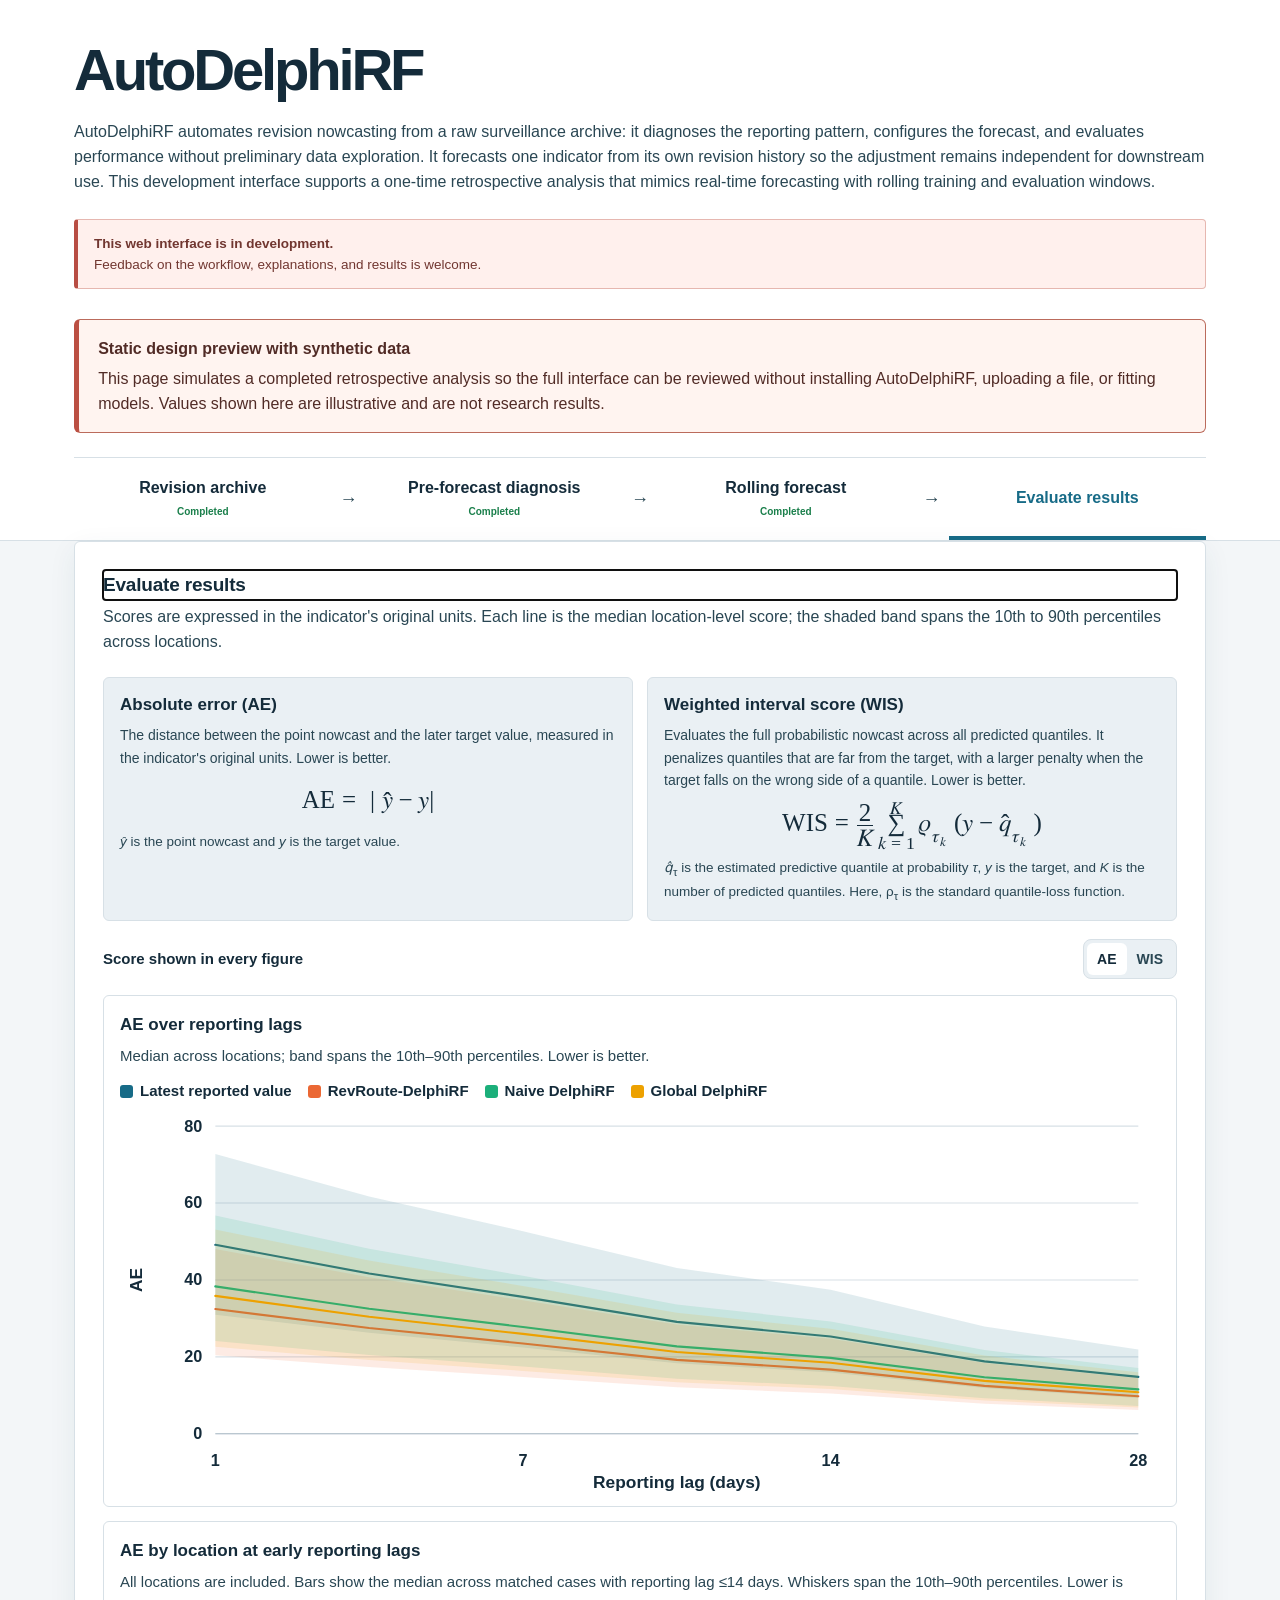
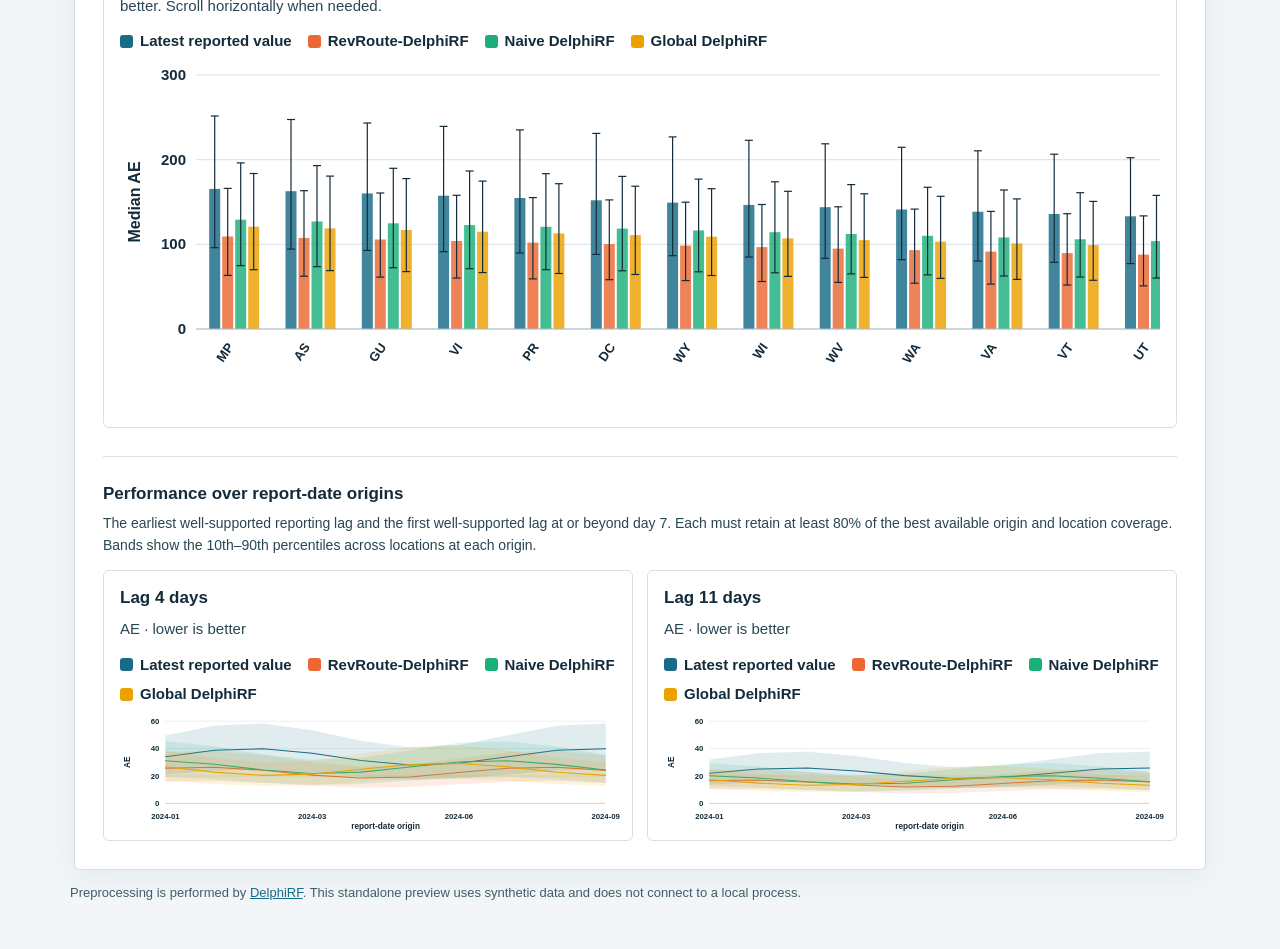
==== docs/demo.html @ 91813721 "Redesign diagnosis and retrospective web workflow" ====
<!doctype html>
<html lang="en">
<head>
<meta charset="utf-8">
<meta name="viewport" content="width=device-width, initial-scale=1, viewport-fit=cover">
<title>AutoDelphiRF</title>
<style>
/* AutoDelphiRF local UI.
 *
 * Palette roles follow the data-viz reference instance: the eight categorical
 * slots in its documented order (the per-origin chart draws one method per
 * slot), neutrals for everything else. Dark mode gets its own steps rather
 * than an automatic inversion, and is declared under both the media query and
 * the explicit theme scope.
 *
 * The eight-slot set is validated for line charts (the adjacent pairlist):
 * worst adjacent CVD delta-E 9.1 light / 8.4 dark, worst normal-vision 19.6 /
 * 19.3. Slots 3, 4 and 5 sit below 3:1 on the light surface, so every chart
 * using them ships a legend and a table view -- that is the relief rule, not
 * a nicety.
 */

:root {
  color-scheme: light;
  --surface-page:   #f3f6f8;
  --surface-1:      #ffffff;
  --surface-2:      #eaf0f4;
  --border:         #d7e0e6;
  --border-strong:  #aebdc7;
  --text-primary:   #142b3a;
  --text-secondary: #294653;
  --text-muted:     #3f5d6a;
  --series-1:       #176b87;
  --series-1-soft:  rgba(23, 107, 135, 0.11);
  --series-2:       #eb6834;
  --series-3:       #1baf7a;
  --series-4:       #eda100;
  --series-5:       #e87ba4;
  --series-6:       #008300;
  --series-7:       #4a3aa7;
  --series-8:       #e34948;
  --good:           #1a7f4b;
  --good-soft:      rgba(26, 127, 75, 0.10);
  --warn:           #9a6400;
  --warn-soft:      rgba(154, 100, 0, 0.10);
  --bad:            #b3261e;
  --bad-soft:       rgba(179, 38, 30, 0.10);
  --development:    #b84d43;
  --development-soft: #fff0ed;
  --radius:         6px;
  --shadow:         0 8px 28px rgba(30, 66, 84, .07);
}

@media (prefers-color-scheme: dark) {
  :root:not([data-theme="light"]) {
    color-scheme: dark;
    --surface-page:   #131312;
    --surface-1:      #1a1a19;
    --surface-2:      #232322;
    --border:         #343431;
    --border-strong:  #4a4a45;
    --text-primary:   #ffffff;
    --text-secondary: #d1d4cf;
    --text-muted:     #acb4af;
    --series-1:       #3987e5;
    --series-1-soft:  rgba(57, 135, 229, 0.18);
    --series-2:       #d95926;
    --series-3:       #199e70;
    --series-4:       #c98500;
    --series-5:       #d55181;
    --series-6:       #008300;
    --series-7:       #9085e9;
    --series-8:       #e66767;
    --good:           #3fae72;
    --good-soft:      rgba(63, 174, 114, 0.14);
    --warn:           #d6a038;
    --warn-soft:      rgba(214, 160, 56, 0.14);
    --bad:            #e66767;
    --bad-soft:       rgba(230, 103, 103, 0.14);
    --shadow:         0 1px 2px rgba(0, 0, 0, .4), 0 4px 12px rgba(0, 0, 0, .3);
  }
}

:root[data-theme="dark"] {
  color-scheme: dark;
  --surface-page:   #131312;
  --surface-1:      #1a1a19;
  --surface-2:      #232322;
  --border:         #343431;
  --border-strong:  #4a4a45;
  --text-primary:   #ffffff;
  --text-secondary: #d1d4cf;
  --text-muted:     #acb4af;
  --series-1:       #3987e5;
  --series-1-soft:  rgba(57, 135, 229, 0.18);
  --series-2:       #d95926;
  --series-3:       #199e70;
  --series-4:       #c98500;
  --series-5:       #d55181;
  --series-6:       #008300;
  --series-7:       #9085e9;
  --series-8:       #e66767;
  --good:           #3fae72;
  --good-soft:      rgba(63, 174, 114, 0.14);
  --warn:           #d6a038;
  --warn-soft:      rgba(214, 160, 56, 0.14);
  --bad:            #e66767;
  --bad-soft:       rgba(230, 103, 103, 0.14);
}

* { box-sizing: border-box; }

body {
  margin: 0;
  padding-bottom: env(safe-area-inset-bottom, 0px);
  background: var(--surface-page);
  color: var(--text-primary);
  font: 16px/1.58 "Avenir Next", Avenir, "Segoe UI", Helvetica, Arial, sans-serif;
  -webkit-font-smoothing: antialiased;
}

.wrap { max-width: 1180px; margin: 0 auto; padding: 0 24px; }

.masthead {
  padding: calc(42px + env(safe-area-inset-top, 0px)) 0 0;
  border-bottom: 1px solid var(--border);
  background: var(--surface-1);
}
.masthead .wrap { max-width: 1180px; }
.hero-copy { max-width: none; }
.masthead h1 {
  margin: 0;
  font-size: clamp(34px, 5vw, 58px);
  line-height: .98;
  letter-spacing: -.055em;
  font-weight: 650;
}
.lede {
  margin: 20px 0 0;
  max-width: none;
  color: var(--text-secondary);
  font-size: 16px;
}
.development-card {
  display: flex;
  align-items: center;
  gap: 13px;
  max-width: none;
  margin: 24px 0 30px;
  padding: 13px 16px;
  border: 1px solid #e6b7b0;
  border-left: 4px solid var(--development);
  border-radius: 4px;
  background: var(--development-soft);
  color: #713630;
  font-size: 13.5px;
}
.development-card strong, .development-card span { display: block; }
.workflow-flow {
  display: grid;
  grid-template-columns: minmax(150px, 1fr) 24px minmax(190px, 1fr) 24px
                         minmax(150px, 1fr) 24px minmax(150px, 1fr);
  align-items: center;
  gap: 5px;
  margin-top: 0;
  padding: 0;
  border-top: 1px solid var(--border);
  background: var(--surface-1);
}
.flow-node {
  appearance: none;
  width: 100%;
  display: grid;
  place-items: center;
  min-height: 82px;
  padding: 17px 8px 15px;
  border: 0;
  border-bottom: 4px solid transparent;
  border-radius: 0;
  text-align: left;
  font: inherit;
  font-weight: 650;
  color: var(--text-primary);
  line-height: 1.2;
  white-space: nowrap;
  cursor: pointer;
  background: transparent;
}
.flow-node:hover:not(:disabled) { background: var(--surface-2); }
.flow-node:focus-visible { outline: 3px solid var(--series-1); outline-offset: 2px; }
.flow-node[aria-current="step"] {
  border-bottom-color: var(--series-1);
  color: var(--series-1);
}
.flow-node.completed:not([aria-current="step"])::after {
  content: "Completed";
  display: block;
  margin-top: 4px;
  color: var(--good);
  font-size: 10px;
  font-weight: 700;
}
.flow-node:disabled {
  opacity: .48;
  cursor: not-allowed;
  filter: grayscale(.35);
}
.flow-arrow {
  display: grid;
  place-items: center;
  color: var(--text-secondary);
  font-size: 18px;
  line-height: 1;
}

@media (max-width: 760px) {
  .workflow-flow { grid-template-columns: 1fr; }
  .flow-node { min-height: 70px; white-space: normal; }
  .flow-arrow { transform: rotate(90deg); min-height: 20px; }
}

main { padding: 24px 0 48px; display: flex; flex-direction: column; gap: 18px; }
.wizard-page { display: flex; flex-direction: column; gap: 18px; }
.wizard-page[hidden] { display: none; }

.card {
  background: var(--surface-1);
  border: 1px solid var(--border);
  border-radius: var(--radius);
  padding: 28px;
  box-shadow: var(--shadow);
}
.card h2 {
  margin: 0 0 4px;
  font-size: 19px;
  display: flex;
  align-items: center;
  gap: 10px;
  letter-spacing: -.01em;
}
.card h3 { margin: 0 0 6px; font-size: 15px; }

.hint { margin: 6px 0 0; color: var(--text-secondary); font-size: 14px; max-width: none; }

/* --- dropzone --------------------------------------------------------- */

.dropzone {
  margin-top: 14px;
  border: 2px dashed var(--border-strong);
  border-radius: var(--radius);
  padding: 34px 20px;
  text-align: center;
  cursor: pointer;
  background: var(--surface-2);
  transition: border-color .15s, background .15s, transform .08s;
}
.dropzone:hover, .dropzone:focus-visible {
  border-color: var(--series-1);
  outline: none;
}
.dropzone.dragging {
  border-color: var(--series-1);
  background: var(--series-1-soft);
  transform: scale(1.005);
}
.dropzone.has-file { border-style: solid; border-color: var(--good); }
.drop-icon { width: 30px; height: 30px; color: var(--text-muted); margin-bottom: 6px; }
.drop-title { margin: 0; font-weight: 600; }
.drop-sub { margin: 2px 0 0; color: var(--text-secondary); font-size: 14px; }
.archive-definitions {
  margin: 12px 0 16px;
  padding: 11px 14px;
  border-left: 3px solid var(--series-1);
  background: var(--series-1-soft);
  color: var(--text-secondary);
  font-size: 14px;
}
.archive-definitions p { margin: 3px 0; max-width: none; }
.archive-definitions strong { color: var(--text-primary); }

.progress { margin-top: 14px; }
.progress-bar {
  height: 6px; background: var(--surface-2); border-radius: 3px; overflow: hidden;
}
.progress-fill { height: 100%; width: 0; background: var(--series-1); transition: width .15s; }

/* --- forms ------------------------------------------------------------ */

.field-grid {
  display: grid;
  grid-template-columns: repeat(auto-fit, minmax(210px, 1fr));
  gap: 12px;
  margin-top: 14px;
}
.field-grid label {
  display: flex; flex-direction: column; gap: 5px;
  font-size: 13px; font-weight: 600; color: var(--text-secondary);
}
select, input[type="number"], input[type="text"] {
  font: inherit;
  padding: 8px 10px;
  border: 1px solid var(--border-strong);
  border-radius: 7px;
  background: var(--surface-1);
  color: var(--text-primary);
  width: 100%;
}
select:focus-visible, input:focus-visible, button:focus-visible {
  outline: 2px solid var(--series-1); outline-offset: 1px;
}

.inline-choice {
  margin: 16px 0 0; padding: 12px 14px;
  border: 1px solid var(--border); border-radius: 8px;
  background: var(--surface-2);
}
.inline-choice legend {
  padding: 0 6px; font-size: 13px; font-weight: 600; color: var(--text-secondary);
}
.inline-choice label {
  display: flex; align-items: flex-start; gap: 9px; padding: 4px 0;
  font-size: 14px; cursor: pointer;
}
.inline-choice input { margin-top: 3px; flex: none; }

.actions {
  margin-top: 18px; display: flex; align-items: center; gap: 12px; flex-wrap: wrap;
}

button {
  font: inherit; font-weight: 600;
  border-radius: 7px; padding: 9px 16px;
  cursor: pointer; border: 1px solid transparent;
  transition: background .12s, border-color .12s;
}
button.primary { background: var(--series-1); color: #fff; }
button.primary:hover:not(:disabled) { filter: brightness(1.07); }
button.primary.large { padding: 11px 22px; font-size: 15px; }
button.secondary {
  background: var(--surface-1); color: var(--text-primary); border-color: var(--border-strong);
}
button.secondary:hover:not(:disabled) { background: var(--surface-2); }
button:disabled { opacity: .5; cursor: not-allowed; }

.status-inline { color: var(--text-secondary); font-size: 13.5px; }
.status-row {
  display: flex; align-items: center; gap: 9px; flex-wrap: wrap;
  font-size: 14px; margin-top: 10px;
}
.status-row > .hint { margin-left: auto; }

.spinner {
  width: 13px; height: 13px; flex: none;
  border: 2px solid var(--border-strong); border-top-color: var(--series-1);
  border-radius: 50%; animation: spin .7s linear infinite;
}
@keyframes spin { to { transform: rotate(360deg); } }
@media (prefers-reduced-motion: reduce) {
  .spinner { animation-duration: 2s; }
  .dropzone { transition: none; }
}

.pill {
  display: inline-flex; align-items: center; gap: 6px;
  padding: 3px 9px; border-radius: 999px;
  font-size: 12.5px; font-weight: 600; border: 1px solid transparent;
}
.pill.good { background: var(--good-soft); color: var(--good); border-color: var(--good); }
.pill.warn { background: var(--warn-soft); color: var(--warn); border-color: var(--warn); }
.pill.bad  { background: var(--bad-soft);  color: var(--bad);  border-color: var(--bad); }

.notice {
  margin-top: 12px; padding: 11px 13px;
  border-radius: 8px; border: 1px solid var(--border);
  background: var(--surface-2); font-size: 13.5px; color: var(--text-secondary);
}
.notice.warn { background: var(--warn-soft); border-color: var(--warn); color: var(--text-primary); }
.notice.bad  { background: var(--bad-soft);  border-color: var(--bad);  color: var(--text-primary); }
.notice.good { background: var(--good-soft); border-color: var(--good); color: var(--text-primary); }
.notice code { font-size: 12.5px; }

/* --- facts ------------------------------------------------------------ */

.facts {
  display: grid; grid-template-columns: repeat(auto-fit, minmax(180px, 1fr));
  gap: 2px 18px; margin: 14px 0 0;
  border-top: 1px solid var(--border); padding-top: 14px;
}
.facts > div { padding: 5px 0; }
.facts dt { position: relative; display: flex; align-items: center; gap: 5px;
            font-size: 12px; color: var(--text-muted); text-transform: uppercase;
            letter-spacing: .04em; }
.facts dd { margin: 1px 0 0; font-size: 15px; font-variant-numeric: tabular-nums; }
#diagnosis-facts { grid-template-columns: repeat(3, minmax(0, 1fr)); }
.term-help { position: relative; display: inline-block; text-transform: none; letter-spacing: 0; }
.term-help summary {
  display: grid; place-items: center;
  width: 17px; height: 17px; padding: 0;
  border: 1px solid var(--border-strong); border-radius: 50%;
  background: var(--surface-1); color: var(--text-secondary);
  cursor: pointer; font-size: 12px; font-weight: 750; line-height: 1;
  list-style: none;
}
.term-help summary::-webkit-details-marker { display: none; }
.term-help summary:focus-visible { outline: 2px solid var(--series-1); outline-offset: 2px; }
.term-help span {
  position: absolute; z-index: 8; top: 23px; left: 0;
  width: min(250px, 72vw); padding: 9px 11px;
  border: 1px solid var(--border-strong); border-radius: 6px;
  background: var(--surface-1); box-shadow: var(--shadow);
  color: var(--text-primary); font-size: 14px; font-weight: 450; line-height: 1.4;
}
#diagnosis-facts > div:nth-child(3n) .term-help span { right: 0; left: auto; }

/* --- the question ----------------------------------------------------- */

.question {
  margin-top: 20px; padding: 18px;
  border: 1px solid var(--series-1); border-radius: var(--radius);
  background: var(--series-1-soft);
}
.question-body { margin: 0 0 4px; max-width: none; }
.question-body p { margin: 0 0 10px; }
.lag-definitions {
  display: grid; grid-template-columns: repeat(2, minmax(0, 1fr)); gap: 10px;
  margin: 0 0 14px;
}
.lag-definitions > div { padding: 10px 12px; border: 1px solid var(--border); background: var(--surface-1); }
.lag-definitions dt { color: var(--text-primary); font-weight: 700; }
.lag-definitions dd { margin: 3px 0 0; color: var(--text-secondary); font-size: 14px; }
.lag-tradeoffs { margin: 8px 0 12px; padding-left: 22px; }
.lag-tradeoffs li { margin: 5px 0; padding-left: 4px; }
.answers { display: flex; gap: 10px; flex-wrap: wrap; margin-top: 14px; }
.answers button { text-align: left; }
.answers .chosen { box-shadow: inset 0 0 0 2px var(--series-1); }

.custom-lag { margin-top: 14px; }
.custom-lag label { display: block; font-size: 13px; font-weight: 600;
                    color: var(--text-secondary); margin-bottom: 5px; }
.custom-lag-row { display: flex; gap: 9px; flex-wrap: wrap; }
.custom-lag-row input { max-width: 130px; }

/* --- chart ------------------------------------------------------------ */

figure.viz-root {
  margin: 18px 0 0; padding: 18px;
  background: var(--surface-1); border: 1px solid var(--border); border-radius: 4px;
}
figure figcaption { display: flex; flex-direction: column; gap: 2px; margin-bottom: 8px; }
.fig-title { font-size: 17px; font-weight: 650; }
.fig-sub { font-size: 15px; color: var(--text-secondary); }
.completion-explainer {
  margin: 12px 0 16px;
  padding: 12px 14px;
  border-left: 3px solid var(--border-strong);
  background: var(--surface-2);
  color: var(--text-secondary);
  font-size: 15px;
}
.completion-explainer > strong { color: var(--text-primary); }
.completion-explainer p { margin: 5px 0 0; max-width: none; }
.completion-explainer b { color: var(--text-primary); font-weight: 650; }
.chart { position: relative; overflow-x: auto; }
.chart svg { display: block; max-width: 100%; height: auto; }
.completion-legend {
  display: flex;
  flex-wrap: wrap;
  gap: 6px 16px;
  margin: 0 0 7px;
  color: var(--text-primary);
  font-size: 15px;
}
.completion-legend span { display: inline-flex; align-items: center; gap: 6px; }
.completion-legend span::before {
  content: "";
  width: 18px;
  height: 7px;
  background: var(--series-1);
}
.completion-legend .median::before { height: 3px; opacity: 1; }
.completion-legend .q60::before { opacity: .35; }
.completion-legend .q75::before { opacity: .25; }
.completion-legend .q90::before { opacity: .18; }
.completion-legend .q95::before { opacity: .10; }
.completion-plot {
  min-width: 520px;
  border: 1px solid var(--border);
  background: var(--surface-1);
}
.completion-gridline { stroke: var(--border); stroke-width: 1; }
.completion-axis { stroke: var(--border-strong); stroke-width: 1; }
.completion-axis-label { fill: var(--text-secondary); font-size: 14px; }
.completion-axis-title { fill: var(--text-primary); font-size: 15px; }
.completion-band { fill: var(--series-1); stroke: none; }
.completion-band.q95 { opacity: .08; }
.completion-band.q90 { opacity: .10; }
.completion-band.q75 { opacity: .13; }
.completion-band.q60 { opacity: .17; }
.completion-median {
  fill: none;
  stroke: var(--series-1);
  stroke-width: 2.5;
  stroke-linejoin: round;
  stroke-linecap: round;
}
.completion-tolerance {
  stroke: var(--text-secondary);
  stroke-width: 1.2;
  stroke-dasharray: 5 4;
}
.completion-tolerance-label {
  fill: var(--text-secondary);
  font-size: 14px;
  font-weight: 650;
}
.completion-suggested-area { fill: var(--development-soft); }
.completion-suggested-boundary {
  stroke: var(--development);
  stroke-width: 1.5;
}
.completion-suggested-bracket {
  fill: none;
  stroke: var(--development);
  stroke-width: 1.5;
}
.completion-suggested-label {
  fill: var(--development);
  font-size: 14px;
  font-weight: 650;
}
.completion-suggested-lag-label {
  fill: var(--development);
  font-size: 14px;
  font-weight: 650;
}
.completion-guide { pointer-events: none; }
.completion-guide line { stroke: var(--series-1); stroke-width: 1.5; stroke-dasharray: 3 3; }
.completion-guide circle { fill: var(--surface-1); stroke: var(--series-1); stroke-width: 2; }
.completion-hit-area { fill: transparent; cursor: crosshair; touch-action: none; }
.completion-hit-area:focus-visible { outline: 3px solid var(--series-1); outline-offset: -3px; }
.percentile-explorer {
  display: grid;
  grid-template-columns: 1.35fr repeat(5, minmax(88px, 1fr));
  margin-top: 12px;
  border: 1px solid var(--border-strong);
  border-radius: 4px;
  overflow: hidden;
  background: var(--surface-1);
}
.lag-selector, .percentile-cell {
  min-height: 132px;
  padding: 14px 12px;
  border-right: 1px solid var(--border);
}
.percentile-cell:last-child { border-right: 0; }
.lag-selector {
  display: flex;
  flex-direction: column;
  gap: 7px;
  color: var(--text-primary);
  font-size: 15px;
  font-weight: 650;
  background: var(--surface-2);
}
.lag-selector input { width: 100%; font-size: 15px; font-weight: 650; }
.lag-area-status { color: var(--series-1); font-size: 14px; line-height: 1.35; }
.lag-selector .compact { margin-top: auto; width: 100%; padding: 8px 10px; text-align: center; }
.percentile-cell { display: flex; flex-direction: column; gap: 3px; }
.percentile-cell > span { color: var(--text-primary); font-size: 15px; line-height: 1.3; font-weight: 600; }
.percentile-cell strong {
  margin-top: 8px;
  color: var(--series-1);
  font-size: 23px;
  line-height: 1;
  font-variant-numeric: tabular-nums;
}
.percentile-cell small { margin-top: auto; font-size: 15px; font-weight: 650; }
.percentile-cell.within-one { background: rgba(23, 107, 135, .14); }
.percentile-cell.within-ten { background: rgba(23, 107, 135, .07); }
.percentile-cell.above-ten small { color: var(--development); }
.percentile-cell.within-one small, .percentile-cell.within-ten small { color: var(--good); }
.table-view { margin-top: 10px; }
.table-view summary {
  cursor: pointer; font-size: 13px; color: var(--text-secondary); font-weight: 600;
}
.table-view table { border-collapse: collapse; margin-top: 8px; font-size: 13px; width: 100%; }
.table-view th, .table-view td {
  text-align: right; padding: 4px 10px; border-bottom: 1px solid var(--border);
  font-variant-numeric: tabular-nums;
}
.table-view th:first-child, .table-view td:first-child { text-align: left; }
.table-view th { color: var(--text-muted); font-weight: 600; }
.table-view tr.recommended td { font-weight: 700; color: var(--series-1); }

/* --- methods ---------------------------------------------------------- */

.layer-list { margin-top: 14px; display: flex; flex-direction: column; gap: 2px; }
.layer {
  display: flex; align-items: flex-start; gap: 10px;
  padding: 9px 11px; border-radius: 7px; cursor: pointer;
  border: 1px solid transparent;
}
.layer:hover { background: var(--surface-2); }
.layer input { margin-top: 3px; flex: none; }
.layer-name { font-weight: 600; font-size: 15px; }
.layer-name code { font-size: 13px; color: var(--text-secondary); font-weight: 400; }
.layer-desc { font-size: 14px; color: var(--text-secondary); }
.layer-cost { font-size: 12px; color: var(--warn); font-weight: 600; }

.advanced { margin-top: 16px; }
.advanced summary {
  cursor: pointer; font-size: 13.5px; font-weight: 600; color: var(--text-secondary);
}

/* --- run -------------------------------------------------------------- */

.run-header { display: flex; align-items: center; gap: 12px; margin: 12px 0 10px; }
.badge {
  padding: 3px 10px; border-radius: 999px; font-size: 12.5px; font-weight: 600;
  background: var(--surface-2); border: 1px solid var(--border); color: var(--text-secondary);
}
.badge.running { background: var(--series-1-soft); color: var(--series-1);
                 border-color: var(--series-1); }
.badge.done { background: var(--good-soft); color: var(--good); border-color: var(--good); }
.badge.failed { background: var(--bad-soft); color: var(--bad); border-color: var(--bad); }

.log {
  margin: 0; padding: 13px;
  background: var(--surface-2); border: 1px solid var(--border); border-radius: 8px;
  font: 12.5px/1.5 ui-monospace, SFMono-Regular, Menlo, Consolas, monospace;
  max-height: 340px; overflow: auto; white-space: pre-wrap; word-break: break-word;
  color: var(--text-secondary);
}

.report-link {
  display: inline-block; margin-top: 12px;
  padding: 11px 20px; border-radius: 8px;
  background: var(--good); color: #fff; font-weight: 600; text-decoration: none;
}
.report-link:hover { filter: brightness(1.07); }

.outputs { margin-top: 12px; font-size: 13.5px; color: var(--text-secondary); }
.outputs code { word-break: break-all; }

.footer { padding: 0 20px 32px; color: var(--text-muted); font-size: 13px; }
.footer a { color: var(--series-1); }

@media (max-width: 520px) {
  .card { padding: 16px; }
  .facts { grid-template-columns: 1fr 1fr; }
  .status-row > .hint { width: 100%; margin-left: 22px; }
}

@media (max-width: 820px) {
  .percentile-explorer { grid-template-columns: repeat(3, 1fr); }
  .lag-selector, .percentile-cell { border-bottom: 1px solid var(--border); }
  .percentile-cell:nth-child(3n) { border-right: 0; }
}

/* --- retraining schedule ---------------------------------------------- */

#schedule-preview .notice { margin-top: 10px; }
label > .hint { display: block; margin-top: 3px; font-weight: 400; }
.rolling-concept {
  margin: 18px 0 0;
  padding: 20px;
  border: 1px solid var(--border);
  border-radius: var(--radius);
  background: var(--surface-2);
}
.rolling-concept figcaption { margin: 0 0 12px; font-size: 15px; font-weight: 650; }
.rolling-legend {
  display: flex;
  flex-wrap: wrap;
  gap: 8px 20px;
  margin-bottom: 16px;
  color: var(--text-secondary);
  font-size: 12.5px;
}
.rolling-legend span { display: inline-flex; align-items: center; gap: 7px; }
.rolling-legend span::before { content: ""; width: 19px; height: 8px; }
.rolling-legend .training-key::before { background: var(--series-1); opacity: .72; }
.rolling-legend .origin-key::before { width: 3px; height: 15px; background: var(--text-primary); }
.rolling-legend .testing-key::before {
  background: var(--development-soft); border: 1px solid var(--development);
}
.concept-axis { position: relative; min-width: 720px; overflow: hidden; }
.rolling-concept { overflow-x: auto; }
.concept-row {
  position: relative;
  z-index: 1;
  display: grid;
  grid-template-columns: 82px repeat(14, 1fr);
  align-items: center;
  min-height: 58px;
  border-bottom: 1px solid var(--border);
}
.concept-row > * { grid-row: 1; }
.concept-row-name { grid-column: 1; color: var(--text-secondary); font-size: 12.5px; font-weight: 650; }
.concept-training, .concept-testing {
  align-self: center;
  z-index: 1;
  padding: 7px 10px;
  overflow: hidden;
  white-space: nowrap;
  font-size: 11px;
  text-align: center;
}
.concept-training { background: var(--series-1); color: #fff; opacity: .74; }
.concept-testing {
  background: var(--development-soft);
  border: 1px solid var(--development);
  color: #713630;
}
.concept-training.first { grid-column: 2 / 8; }
.concept-origin.first { grid-column: 8; }
.concept-testing.first { grid-column: 8 / 9; }
.concept-training.next { grid-column: 3 / 9; }
.concept-origin.next { grid-column: 9; }
.concept-testing.next { grid-column: 9 / 10; }
.concept-training.last { grid-column: 6 / 12; }
.concept-origin.last { grid-column: 12; }
.concept-testing.last { grid-column: 12 / 13; }
.concept-origin {
  position: relative;
  align-self: center;
  z-index: 2;
  width: 1px;
  height: 28px;
  background: var(--text-primary);
}
.concept-gap {
  position: relative;
  z-index: 1;
  display: grid;
  place-items: center;
  min-height: 28px;
  margin-left: 82px;
  color: var(--text-muted);
  font-size: 18px;
  line-height: 1;
}
.concept-unavailable {
  position: absolute;
  z-index: 0;
  display: grid;
  place-items: center;
  top: 0;
  right: 0;
  bottom: 25px;
  width: calc((100% - 82px) * 3 / 14);
  border-left: 2px solid var(--border-strong);
  background: repeating-linear-gradient(-45deg, rgba(110, 132, 145, .16) 0 5px,
              rgba(110, 132, 145, .035) 5px 10px);
  color: var(--text-secondary);
  font-size: 11.5px;
  font-weight: 650;
  line-height: 1.25;
  text-align: center;
}
.concept-time {
  position: relative;
  z-index: 1;
  display: flex;
  justify-content: space-between;
  margin-left: 82px;
  padding-top: 8px;
  color: var(--text-muted);
  font-size: 11.5px;
}
.rolling-explanation {
  display: block;
  margin-top: 14px;
}
.rolling-explanation p {
  margin: 0;
  max-width: none;
  color: var(--text-secondary);
  font-size: 14px;
}
.rolling-explanation p + p { margin-top: 10px; }
.schedule-summary {
  display: flex;
  flex-wrap: wrap;
  gap: 8px 18px;
  margin-top: 18px;
  padding: 12px 14px;
  border: 1px solid var(--border);
  background: var(--surface-2);
  color: var(--text-secondary);
  font-size: 13px;
}
.schedule-summary strong { color: var(--text-primary); }
.schedule-summary span + span::before { content: "·"; margin-right: 18px; color: var(--border-strong); }

@media (max-width: 820px) {
  #diagnosis-facts { grid-template-columns: repeat(2, minmax(0, 1fr)); }
  .rolling-concept { padding: 16px 12px; }
  .rolling-explanation { grid-template-columns: 1fr; }
}

/* --- results ----------------------------------------------------------- */

.section-intro {
  max-width: none;
  margin: 0 0 22px;
  color: var(--text-secondary);
}
.score-definitions {
  display: grid; grid-template-columns: repeat(2, minmax(0, 1fr)); gap: 14px;
  margin: 0 0 18px;
}
.score-definitions article {
  padding: 14px 16px;
  border: 1px solid var(--border); border-radius: var(--radius);
  background: var(--surface-2);
}
.score-definitions h3 { margin: 0 0 6px; font-size: 17px; }
.score-definitions p { margin: 0; max-width: none; color: var(--text-secondary); font-size: 14px; }
.score-equation {
  margin: 12px 0 8px; min-height: 42px;
  display: grid; place-items: center;
  color: var(--text-primary);
}
.score-equation math {
  font-family: 'STIX Two Math', 'Cambria Math', 'Times New Roman', serif;
  font-size: 25px;
}
.score-definitions .equation-key { font-size: 13.5px; }
.lag-score-grid {
  display: grid;
  grid-template-columns: minmax(0, 1fr);
  gap: 14px;
  align-items: start;
}
.result-figure {
  min-width: 0;
  margin: 0;
  padding: 16px;
  border: 1px solid var(--border);
  border-radius: var(--radius);
  background: var(--surface-1);
}
.result-figure figcaption { margin-bottom: 12px; }
.result-figure .fig-title,
.result-figure .fig-sub { display: block; }
.result-figure .fig-title { color: var(--text-primary); font-weight: 650; }
.result-figure .fig-sub { margin-top: 3px; color: var(--text-secondary); font-size: 15px; }
.result-chart svg { display: block; width: 100%; height: auto; overflow: visible; }
.result-chart .empty-chart { min-height: 190px; display: grid; place-items: center; }
.location-score-chart { overflow-x: auto; }
.location-score-chart svg { width: auto; min-width: 100%; max-width: none; }
.early-lag-section { margin-top: 28px; padding-top: 24px; border-top: 1px solid var(--border); }
.early-lag-heading {
  display: flex;
  align-items: end;
  justify-content: space-between;
  gap: 24px;
  margin-bottom: 14px;
}
.early-lag-heading h3 { margin: 0 0 4px; font-size: 17px; }
.early-lag-heading p { max-width: none; margin: 0; color: var(--text-secondary); font-size: 14px; }
.evaluation-toolbar {
  display: flex;
  align-items: center;
  justify-content: space-between;
  gap: 18px;
  margin: 0 0 16px;
}
.evaluation-toolbar-label { color: var(--text-primary); font-size: 15px; font-weight: 650; }
.metric-switch {
  display: inline-flex;
  flex: none;
  padding: 3px;
  border: 1px solid var(--border);
  border-radius: 8px;
  background: var(--surface-2);
}
.metric-switch button {
  min-height: 32px;
  padding: 5px 10px;
  border: 0;
  border-radius: 6px;
  background: transparent;
  color: var(--text-secondary);
  box-shadow: none;
  font-size: 14px;
  font-weight: 600;
}
.metric-switch button.active { background: var(--surface-1); color: var(--text-primary); box-shadow: var(--shadow-sm); }
.early-lag-grid {
  display: grid;
  grid-template-columns: repeat(2, minmax(0, 1fr));
  gap: 14px;
}
.early-lag-figure { width: 100%; padding: 14px 16px 10px; }
@media (max-width: 720px) {
  .lag-score-grid { grid-template-columns: 1fr; }
  .early-lag-grid { grid-template-columns: 1fr; }
  .early-lag-heading { align-items: stretch; flex-direction: column; }
  .evaluation-toolbar { align-items: flex-start; flex-direction: column; }
  .score-definitions, .lag-definitions { grid-template-columns: 1fr; }
}

.result-table { border-collapse: collapse; margin-top: 10px; font-size: 13px; width: 100%; }
.result-table th, .result-table td {
  text-align: left; padding: 5px 10px; border-bottom: 1px solid var(--border);
  font-variant-numeric: tabular-nums;
}
.result-table th { color: var(--text-muted); font-weight: 600; }
.result-table .num { text-align: right; }
.result-table td.good { color: var(--good); font-weight: 600; }
.result-table td.bad  { color: var(--bad); font-weight: 600; }
.result-table .pool-detail { color: var(--text-secondary); font-size: 12px; }
/* Identity is never colour alone: the swatch is paired with the method name,
   and the same rows appear in the table view under the chart. */
.legend { display: flex; flex-wrap: wrap; gap: 6px 16px; margin: 0 0 8px; padding: 0; list-style: none; }
.legend li { display: flex; align-items: center; gap: 7px; font-size: 15px;
             font-weight: 550; color: var(--text-primary); }
.legend .swatch { width: 13px; height: 13px; border-radius: 3px; flex: none; }

/* --- failures ---------------------------------------------------------- */

.js-failure {
  position: fixed; left: 16px; right: 16px; bottom: 16px; z-index: 50;
  padding: 12px 14px; border-radius: var(--radius); box-shadow: var(--shadow);
  background: var(--bad-soft); border: 1px solid var(--bad); color: var(--text-primary);
  font-size: 13.5px;
}
.js-failure code { display: block; margin: 5px 0; word-break: break-word; }
.js-failure .hint { display: block; }


/* Standalone documentation preview */
.demo-preview-card {
  margin: 0 0 1.5rem;
  padding: 1rem 1.2rem;
  border: 1px solid #bb6b5c;
  border-left: 5px solid #bb4f42;
  border-radius: 6px;
  background: #fff4f0;
  color: #512b26;
  font-size: 1rem;
}
.demo-preview-card strong { display: block; margin-bottom: .25rem; }

</style>
</head>
<body data-token="static-demo">

<header class="masthead">
  <div class="wrap">
    <div class="hero-copy">
      <h1>AutoDelphiRF</h1>
      <p class="lede">AutoDelphiRF automates revision nowcasting from a raw surveillance archive:
        it diagnoses the reporting pattern, configures the forecast, and evaluates performance
        without preliminary data exploration. It forecasts one indicator from its own revision
        history so the adjustment remains independent for downstream use. This development
        interface supports a one-time retrospective analysis that mimics real-time forecasting
        with rolling training and evaluation windows.</p>
    </div>

    <aside class="development-card" aria-label="Development status">
      <div><strong>This web interface is in development.</strong>
        <span>Feedback on the workflow, explanations, and results is welcome.</span></div>
    </aside>

    <aside class="demo-preview-card" aria-label="Static preview notice">
      <strong>Static design preview with synthetic data</strong>
      This page simulates a completed retrospective analysis so the full interface can be reviewed without installing AutoDelphiRF, uploading a file, or fitting models. Values shown here are illustrative and are not research results.
    </aside>

    <nav class="workflow-flow" aria-label="AutoDelphiRF workflow">
      <button type="button" class="flow-node flow-history" data-wizard-stage="0" onclick="return window.selectDemoStage(event, this)"
              aria-current="step">Revision archive</button>
      <span class="flow-arrow" aria-hidden="true">&rarr;</span>
      <button type="button" class="flow-node flow-diagnosis" data-wizard-stage="1" onclick="return window.selectDemoStage(event, this)" disabled>
        Pre-forecast diagnosis</button>
      <span class="flow-arrow" aria-hidden="true">&rarr;</span>
      <button type="button" class="flow-node flow-pooling" data-wizard-stage="2" onclick="return window.selectDemoStage(event, this)" disabled>
        Rolling forecast</button>
      <span class="flow-arrow" aria-hidden="true">&rarr;</span>
      <button type="button" class="flow-node flow-assessment" data-wizard-stage="3" onclick="return window.selectDemoStage(event, this)" disabled>
        Evaluate results</button>
    </nav>
  </div>
</header>

<main class="wrap">

  <div class="wizard-page" data-wizard-page="0">

  <!-- 1. Environment -------------------------------------------------- -->
  <section class="card" id="card-environment" aria-labelledby="h-environment">
    <h2 id="h-environment">Environment</h2>
    <div id="environment-body" class="status-row">
      <span class="spinner" aria-hidden="true"></span> Checking for R and DelphiRF&hellip;
    </div>
  </section>

  <!-- 2. Archive ------------------------------------------------------ -->
  <section class="card" id="card-upload" aria-labelledby="h-upload">
    <h2 id="h-upload">Your archive</h2>
    <p class="hint">One row per <strong>(location, reference date, report date, value)</strong>.
      CSV, gzipped CSV, or Parquet. Nothing leaves this machine.</p>
    <div class="archive-definitions" aria-label="Archive date definitions">
      <p><strong>Reference date:</strong> when the measured event or surveillance period occurred.</p>
      <p><strong>Report date:</strong> when that value was released or updated.</p>
      <p>Multiple report dates for the same location and reference date show how the value was revised.</p>
    </div>

    <div id="dropzone" class="dropzone" tabindex="0" role="button"
         aria-describedby="dropzone-hint">
      <svg class="drop-icon" viewBox="0 0 24 24" fill="none" aria-hidden="true">
        <path d="M12 16V4m0 0L7.5 8.5M12 4l4.5 4.5" stroke="currentColor" stroke-width="2"
              stroke-linecap="round" stroke-linejoin="round"/>
        <path d="M4 15v3a2 2 0 0 0 2 2h12a2 2 0 0 0 2-2v-3" stroke="currentColor"
              stroke-width="2" stroke-linecap="round"/>
      </svg>
      <p class="drop-title">Drop your archive here</p>
      <p id="dropzone-hint" class="drop-sub">or click to choose a file</p>
      <input type="file" id="file-input" accept=".csv,.gz,.parquet" hidden>
    </div>

    <div id="upload-progress" class="progress" hidden>
      <div class="progress-bar"><div class="progress-fill" id="upload-fill"></div></div>
      <p class="hint" id="upload-progress-text">Reading&hellip;</p>
    </div>
    <div id="upload-result" hidden></div>
  </section>

  <!-- 3. Columns ------------------------------------------------------ -->
  <section class="card" id="card-columns" hidden aria-labelledby="h-columns">
    <h2 id="h-columns">What is in each column?</h2>
    <p class="hint">AutoDelphiRF guessed from the column names. Correct anything it got wrong.</p>
    <div id="column-form" class="field-grid"></div>

    <fieldset class="inline-choice">
      <legend>What does the value measure?</legend>
      <label><input type="radio" name="value-type" value="count" checked>
        <span><strong>A single reported value</strong> &mdash; a count, rate, percentage, or
          already-calculated fraction</span></label>
      <label><input type="radio" name="value-type" value="fraction">
        <span><strong>A numerator and denominator</strong> &mdash; AutoDelphiRF will construct
          the fraction</span></label>
    </fieldset>

    <div id="denominator-field" hidden></div>

    <div class="actions">
      <button id="diagnose-button" class="primary">Diagnose this archive</button>
      <span id="diagnose-status" class="status-inline"></span>
    </div>
  </section>
  </div>

  <!-- 4. Diagnosis + the target-lag question -------------------------- -->
  <div class="wizard-page" data-wizard-page="1" hidden>
  <section class="card" id="card-diagnosis" hidden aria-labelledby="h-diagnosis">
    <h2 id="h-diagnosis">What AutoDelphiRF found</h2>
    <dl id="diagnosis-facts" class="facts"></dl>
    <div id="diagnosis-notes"></div>

    <div class="question" id="lag-question">
      <h3 id="lag-question-title">How long until reported values are sufficiently stable?</h3>
      <p class="question-body" id="lag-question-body"></p>

      <figure class="viz-root" id="completion-figure">
        <figcaption>
          <span class="fig-title">Relative error by available target lag after the reference date</span>
          <span class="fig-sub">Enter a lag that exists in the archive. The other columns
            show its historical error distribution.</span>
        </figcaption>
        <div class="completion-explainer">
          <strong>How to read this figure</strong>
          <p><b>Relative error</b> compares the value available at a given lag with the most
            mature value retained for the same historical record. A 1% error means the two
            values differ by 1% of the mature value.</p>
          <p><b>Percentiles</b> summarize that error across historical records. The median is
            the middle record. If the 90th percentile is 1%, then 90% of records had no more
            than 1% relative error at that lag.</p>
        </div>
        <div id="completion-chart" class="chart"></div>
      </figure>

      <div class="answers" id="lag-answers"></div>
      <div class="custom-lag" id="custom-lag" hidden>
        <label for="custom-lag-input">Use a target lag not listed in the table</label>
        <div class="custom-lag-row">
          <input type="number" id="custom-lag-input" min="1" step="1">
          <button id="custom-lag-apply" class="primary">Use this target lag</button>
        </div>
        <p class="hint" id="custom-lag-note"></p>
      </div>
    </div>
  </section>
  </div>

  <!-- 5. Retraining schedule ------------------------------------------ -->
  <div class="wizard-page" data-wizard-page="2" hidden>
  <section class="card" id="card-schedule" hidden aria-labelledby="h-schedule">
    <h2 id="h-schedule">Recreate historical real-time forecasts</h2>

    <figure class="rolling-concept" aria-labelledby="rolling-concept-title">
      <figcaption id="rolling-concept-title">How rolling training and evaluation work</figcaption>
      <div class="rolling-legend" aria-hidden="true">
        <span class="training-key">Training window</span>
        <span class="origin-key">Retraining origin (report date)</span>
        <span class="testing-key">Evaluation window</span>
      </div>
      <div class="concept-axis" aria-hidden="true">
        <span class="concept-unavailable" title="Target-lag values not yet available">
          Target-lag values<br>not yet available</span>
        <div class="concept-row">
          <span class="concept-row-name">Origin 1</span>
          <span class="concept-training first" title="Training window"></span>
          <span class="concept-origin first"></span>
          <span class="concept-testing first" title="Held-out evaluation window"></span>
        </div>
        <div class="concept-row">
          <span class="concept-row-name">Origin 2</span>
          <span class="concept-training next" title="Updated training window"></span>
          <span class="concept-origin next"></span>
          <span class="concept-testing next" title="Next held-out evaluation window"></span>
        </div>
        <div class="concept-gap" aria-hidden="true">&#8942;</div>
        <div class="concept-row">
          <span class="concept-row-name">Last origin</span>
          <span class="concept-training last" title="Final training window"></span>
          <span class="concept-origin last"></span>
          <span class="concept-testing last" title="Final held-out evaluation window"></span>
        </div>
        <div class="concept-time"><span>Earlier</span><span>Calendar time</span><span>Later</span></div>
      </div>
    </figure>

    <div class="rolling-explanation">
      <p>At each report-date origin, the model trains only on reports available at that time and is
        evaluated on later data. This prevents future-information leakage and recreates real-time
        revision forecasting.</p>
      <p>Revision patterns usually do not change every day, so the model can be retrained less often
        than new reports arrive. Choosing the retraining interval balances faster adaptation against
        computational cost.</p>
    </div>

    <div class="field-grid">
      <label>Training window (days)
        <input type="number" id="training-days" min="30" step="1" value="180">
        <span class="hint">Default: 180 days</span>
      </label>
      <label>Retrain every (days)
        <input type="number" id="retrain-days" min="1" max="3650" step="1">
        <span class="hint" id="retrain-days-hint"></span>
      </label>
      <label>First report-date retraining origin
        <input type="date" id="first-origin-date">
        <span class="hint" id="first-origin-hint"></span>
      </label>
    </div>

    <div id="schedule-preview" aria-live="polite"></div>

    <div class="actions">
      <button id="schedule-reset" class="secondary">Back to the defaults</button>
      <button id="schedule-continue" class="primary">Use this schedule</button>
    </div>
  </section>

  <!-- 6. Methods ------------------------------------------------------ -->
  <section class="card" id="card-methods" hidden aria-labelledby="h-methods">
    <h2 id="h-methods">Which methods should run?</h2>
    <p class="hint">The defaults are the smallest run that answers &ldquo;is routing worth
      anything on my data&rdquo;. The rest fit forests and take substantially longer.</p>
    <div id="layer-list" class="layer-list"></div>

    <details class="advanced">
      <summary>Advanced settings</summary>
      <div class="field-grid">
        <label>Skip locations with fewer rows than
          <input type="number" id="min-location-rows" min="1" step="1" value="100">
        </label>
        <label>Triangle format
          <select id="triangle-format">
            <option value="parquet">Parquet</option>
            <option value="csv">CSV (no Arrow needed)</option>
          </select>
        </label>
      </div>
    </details>

    <div class="actions">
      <button id="run-button" class="primary large">Run the experiment</button>
      <span id="run-status" class="status-inline"></span>
    </div>
  </section>

  <!-- 7. Run ---------------------------------------------------------- -->
  <section class="card" id="card-run" hidden aria-labelledby="h-run">
    <h2 id="h-run">Retraining</h2>
    <div class="run-header">
      <span id="run-state" class="badge">starting</span>
      <span id="run-elapsed" class="hint"></span>
      <button id="stop-run" class="secondary" hidden>Stop</button>
      <button id="resume-run" class="secondary" hidden>Resume</button>
    </div>
    <div id="run-progress" hidden>
      <div class="progress-bar"><div class="progress-fill" id="run-fill"></div></div>
      <p class="hint" id="run-progress-text"></p>
    </div>
    <pre id="run-log" class="log" aria-live="polite" aria-label="Run log"></pre>
    <div id="run-result" hidden></div>
  </section>
  </div>

  <!-- 8. Results -------------------------------------------------------- -->
  <div class="wizard-page" data-wizard-page="3" hidden>
  <section class="card" id="card-results" hidden aria-labelledby="h-results">
    <h2 id="h-results">Evaluate results</h2>
    <p class="section-intro">Scores are expressed in the indicator's original units.
      Each line is the median location-level
      score; the shaded band spans the 10th to 90th percentiles across locations.</p>
    <div class="score-definitions" aria-label="Evaluation score definitions">
      <article>
        <h3>Absolute error (AE)</h3>
        <p>The distance between the point nowcast and the later target value, measured in the
          indicator's original units. Lower is better.</p>
        <div class="score-equation">
          <math display="block"
                aria-label="Absolute error equals the absolute value of the prediction minus the target">
            <mrow>
              <mi mathvariant="normal">AE</mi><mo>=</mo>
              <mo>|</mo><mover accent="true"><mi>y</mi><mo>ˆ</mo></mover><mo>−</mo><mi>y</mi><mo>|</mo>
            </mrow>
          </math>
        </div>
        <p class="equation-key"><var>ŷ</var> is the point nowcast and <var>y</var> is the target value.</p>
      </article>
      <article>
        <h3>Weighted interval score (WIS)</h3>
        <p>Evaluates the full probabilistic nowcast across all predicted quantiles. It penalizes
          quantiles that are far from the target, with a larger penalty when the target falls on
          the wrong side of a quantile. Lower is better.</p>
        <div class="score-equation">
          <math display="block"
                aria-label="Weighted interval score equals two divided by K times the sum of quantile losses">
            <mrow>
              <mi mathvariant="normal">WIS</mi><mo>=</mo>
              <mfrac><mn>2</mn><mi>K</mi></mfrac>
              <munderover>
                <mo>∑</mo>
                <mrow><mi>k</mi><mo>=</mo><mn>1</mn></mrow>
                <mi>K</mi>
              </munderover>
              <msub><mi>ρ</mi><msub><mi>τ</mi><mi>k</mi></msub></msub>
              <mo>(</mo>
              <mi>y</mi><mo>−</mo>
              <msub>
                <mover accent="true"><mi>q</mi><mo>ˆ</mo></mover>
                <msub><mi>τ</mi><mi>k</mi></msub>
              </msub>
              <mo>)</mo>
            </mrow>
          </math>
        </div>
        <p class="equation-key"><var>q̂</var><sub>τ</sub> is the estimated predictive quantile at probability
          <var>τ</var>, <var>y</var> is the target, and <var>K</var> is the number of predicted quantiles.
          Here, ρ<sub>τ</sub> is the standard quantile-loss function.</p>
      </article>
    </div>
    <div id="results-message"></div>
    <div class="evaluation-toolbar">
      <span class="evaluation-toolbar-label">Score shown in every figure</span>
      <div class="metric-switch" role="group" aria-label="Evaluation score">
        <button type="button" class="active" data-result-metric="ae">AE</button>
        <button type="button" data-result-metric="wis">WIS</button>
      </div>
    </div>
    <div class="lag-score-grid" id="lag-score-grid" hidden>
      <figure class="result-figure">
        <figcaption><span class="fig-title" id="lag-score-title">AE over reporting lags</span>
          <span class="fig-sub">Median across locations; band spans the 10th–90th percentiles. Lower is better.</span></figcaption>
        <div id="lag-score-chart" class="result-chart"></div>
      </figure>
      <figure class="result-figure" id="location-score-figure">
        <figcaption><span class="fig-title" id="location-score-title">AE by location at early reporting lags</span>
          <span class="fig-sub">All locations are included. Bars show the median across matched cases with reporting lag ≤14 days. Whiskers span the 10th–90th percentiles. Lower is better. Scroll horizontally when needed.</span></figcaption>
        <div id="location-score-chart" class="result-chart location-score-chart"></div>
      </figure>
    </div>
    <section class="early-lag-section" id="early-lag-section" hidden>
      <div class="early-lag-heading">
        <div><h3>Performance over report-date origins</h3>
          <p>The earliest well-supported reporting lag and the first well-supported lag at or
            beyond day 7. Each must retain at least 80% of the best available origin and
            location coverage. Bands show the 10th–90th
            percentiles across locations at each origin.</p></div>
      </div>
      <div class="early-lag-grid" id="early-lag-grid"></div>
    </section>
  </section>
  </div>

</main>

<footer class="wrap footer">
  <p>Preprocessing is performed by
    <a href="https://github.com/cmu-delphi/DelphiRF">DelphiRF</a>.
    This standalone preview uses synthetic data and does not connect to a local process.</p>
</footer>

<div id="js-failure" class="js-failure" role="alert" hidden></div>


<script>
(() => {
  'use strict';
  const availableLags = Array.from({length: 366}, (_, lag) => lag);
  const completionCurve = {};
  const completionBand = {};
  availableLags.forEach((lag) => {
    const median = 0.002 + 0.23 * Math.exp(-lag / 22);
    completionCurve[lag] = median;
    completionBand[lag] = {
      q10: median * 0.43,
      q60: median * 1.18,
      q75: median * 1.46,
      q90: median * 2.05,
      q95: median * 2.55,
    };
  });

  const diagnosis = {
    n_rows: 2292957,
    n_locations: 56,
    reference_date_min: '2020-08-08',
    reference_date_max: '2025-07-04',
    report_date_min: '2020-08-12',
    report_date_max: '2025-07-11',
    reference_axis_resolution: 'weekly',
    report_axis_resolution: 'daily',
    training_window_days: 180,
    notes: [],
    available_target_lags: availableLags,
    target_lag_completion_curve: completionCurve,
    target_lag_completion_band: completionBand,
    target_lag_suggested_range: {lower: 28, upper: 98},
    retraining: {
      retrain_days: 7,
      default_retrain_days: 7,
      first_origin: '2023-01-07',
      default_first_origin_offset_days: 180,
      temporal_resolution: 'weekly',
      report_date_min: '2020-08-12',
      report_date_max: '2025-07-11',
      first_origin: '2023-01-07',
      last_origin: '2025-06-28',
      n_origins: 130,
    },
  };

  const layers = [
    {name: 'baseline_null', default: true, expensive: false,
      description: 'Carry the latest reported value forward.'},
    {name: 'delphirf', default: true, expensive: true,
      description: 'AutoDelphiRF primary method.'},
    {name: 'naive_delphirf', default: true, expensive: true,
      description: 'Location-specific DelphiRF.'},
    {name: 'global_delphirf', default: true, expensive: true,
      description: 'One pooled DelphiRF model.'},
    {name: 'red', default: false, expensive: false,
      description: 'Revision-pattern matching.'},
  ];

  const methods = ['baseline_null', 'delphirf', 'naive_delphirf', 'global_delphirf'];
  const methodFactor = {baseline_null: 1, delphirf: 0.66, naive_delphirf: 0.78, global_delphirf: 0.73};
  const lags = [1, 4, 7, 11, 14, 21, 28];
  const locations = [
    'AL', 'AK', 'AZ', 'AR', 'CA', 'CO', 'CT', 'DE', 'FL', 'GA',
    'HI', 'ID', 'IL', 'IN', 'IA', 'KS', 'KY', 'LA', 'ME', 'MD',
    'MA', 'MI', 'MN', 'MS', 'MO', 'MT', 'NE', 'NV', 'NH', 'NJ',
    'NM', 'NY', 'NC', 'ND', 'OH', 'OK', 'OR', 'PA', 'RI', 'SC',
    'SD', 'TN', 'TX', 'UT', 'VT', 'VA', 'WA', 'WV', 'WI', 'WY',
    'DC', 'PR', 'VI', 'GU', 'AS', 'MP'
  ];
  const origins = ['2024-01-06', '2024-02-03', '2024-03-02', '2024-03-30', '2024-04-27',
    '2024-05-25', '2024-06-22', '2024-07-20', '2024-08-17', '2024-09-14'];
  const web_metrics_by_lag = [];
  const web_metrics_by_location = [];
  const web_metrics_by_origin_lag = [];

  ['ae', 'wis'].forEach((metric) => {
    const metricFactor = metric === 'wis' ? 1.34 : 1;
    methods.forEach((method, methodIndex) => {
      lags.forEach((lag) => {
        const value = metricFactor * methodFactor[method] * (44 * Math.exp(-lag / 15) + 8);
        web_metrics_by_lag.push({metric, method, lag, n_locations: locations.length,
          median: value, q10: value * 0.63, q90: value * 1.48});
      });
      locations.forEach((geo_value, locationIndex) => {
        const value = metricFactor * methodFactor[method] * (17 + locationIndex * 2.7);
        web_metrics_by_location.push({metric, method, geo_value, n: 180 + locationIndex * 8,
          median: value, q10: value * 0.58, q90: value * 1.52, maximum_lag: 14});
      });
      [4, 11].forEach((lag) => {
        origins.forEach((cutoff, originIndex) => {
          const seasonal = 1 + 0.18 * Math.sin((originIndex + methodIndex) * 0.9);
          const value = metricFactor * methodFactor[method] * (lag === 4 ? 34 : 22) * seasonal;
          web_metrics_by_origin_lag.push({metric, method, lag, cutoff, n_locations: locations.length,
            median: value, q10: value * 0.62, q90: value * 1.46});
        });
      });
    });
  });

  const request = {
    reference_col: 'reference_date', report_col: 'report_date', geo_col: 'location',
    value_cols: ['value'], value_type: 'count', target_lag: 28,
    confirm_target_lag: false, retrain_days: 7, first_origin_date: '2023-01-07',
    training_days: 180, min_location_rows: 100, triangle_format: 'parquet',
    layers: methods,
  };
  const archive = {
    filename: 'synthetic_surveillance_archive.csv', size_bytes: 184320000,
    columns: ['location', 'reference_date', 'report_date', 'value'],
    guesses: {geo: 'location', reference: 'reference_date', report: 'report_date', value: 'value'},
  };
  const status = {
    state: 'done', stage: 'complete', elapsed_seconds: 4832,
    origins_done: 130, origins_total: 130, remaining_seconds: 0,
    log: ['Static preview: synthetic example archive', 'Pre-forecast diagnosis complete',
      '130 rolling retrainings complete', 'Evaluation tables ready'],
    session: {archive, diagnosis, last_request: request},
  };
  const schedule = {retrain_days: 7, n_origins: 130,
    first_origin: '2023-01-07', last_origin: '2025-06-28'};
  const results = {tables: {web_metrics_by_lag, web_metrics_by_location, web_metrics_by_origin_lag}};

  window.AUTODELPHIRF_DEMO_API = async (path, options = {}) => {
    if (path === '/api/environment') return {
      preprocessing: true, delphirf: true,
      detail: 'static interface preview using synthetic example data',
      build: {version: 'demo', branch: 'static preview', commit: null},
    };
    if (path === '/api/status') return status;
    if (path === '/api/diagnose') return diagnosis;
    if (path === '/api/schedule') return schedule;
    if (path === '/api/layers') return {layers};
    if (path === '/api/results') return results;
    if (path === '/api/run' || path === '/api/stop' || path === '/api/resume') {
      throw new Error('This static design preview does not run experiments.');
    }
    throw new Error(`No static demo response is defined for ${path}.`);
  };

  window.selectDemoStage = (event, button) => {
    event.preventDefault();
    event.stopImmediatePropagation();
    const selected = button.dataset.wizardStage;
    document.querySelectorAll('[data-wizard-page]').forEach((page) => {
      page.hidden = page.dataset.wizardPage !== selected;
    });
    document.querySelectorAll('[data-wizard-stage]').forEach((candidate) => {
      if (candidate.dataset.wizardStage === selected) candidate.setAttribute('aria-current', 'step');
      else candidate.removeAttribute('aria-current');
    });
    window.scrollTo({top: 0, behavior: 'smooth'});
    return false;
  };

  document.addEventListener('click', (event) => {
    const button = event.target.closest('[data-wizard-stage]');
    if (!button) return;
    event.preventDefault();
    event.stopImmediatePropagation();
    const selected = button.dataset.wizardStage;
    document.querySelectorAll('[data-wizard-page]').forEach((page) => {
      page.hidden = page.dataset.wizardPage !== selected;
    });
    document.querySelectorAll('[data-wizard-stage]').forEach((candidate) => {
      if (candidate.dataset.wizardStage === selected) {
        candidate.setAttribute('aria-current', 'step');
      } else {
        candidate.removeAttribute('aria-current');
      }
    });
    window.scrollTo({top: 0, behavior: 'smooth'});
  }, true);

  window.addEventListener('DOMContentLoaded', () => {
    const input = document.getElementById('file-input');
    if (input) input.disabled = true;
    const result = document.getElementById('upload-result');
    if (result) result.insertAdjacentHTML('beforeend',
      '<div class="notice warn"><strong>Static preview:</strong> upload is disabled. Use the workflow above to inspect the completed synthetic example.</div>');
  });
})();
</script>
<script>
/* AutoDelphiRF local UI.
 *
 * One dataset, six steps, one question that genuinely needs answering (the
 * target lag L). Vanilla JS on purpose: this page is served by a local
 * process that may have no internet access, so nothing is fetched from a CDN.
 */
'use strict';

const TOKEN = document.body.dataset.token;
const state = {
  columns: [],
  diagnosis: null,
  answeredLag: null,        // the L the user settled on
  confirmLag: false,        // retained in the request schema for compatibility
  environment: null,        // R/DelphiRF readiness, as reported at startup
  schedule: null,           // the retraining calendar last previewed by the server
  results: null,            // the finished run's summary, as /api/results returned it
  polling: null,
  unlockedStage: 0,         // later workflow pages stay gated until prior work succeeds
  currentStage: 0,
};

/* --- plumbing --------------------------------------------------------- */

async function api(path, {method = 'GET', body = null, raw = false} = {}) {
  // The documentation demo supplies an in-page, read-only API fixture so the
  // same interface can be reviewed without starting the local web service.
  // Production pages do not define this hook and continue to use fetch below.
  if (typeof window.AUTODELPHIRF_DEMO_API === 'function') {
    return window.AUTODELPHIRF_DEMO_API(path, {method, body, raw});
  }
  const headers = {'X-AutoDelphiRF-Token': TOKEN};
  if (body && !raw) headers['Content-Type'] = 'application/json';
  const response = await fetch(path, {
    method,
    headers,
    body: raw ? body : (body ? JSON.stringify(body) : null),
  });
  const payload = await response.json().catch(() => ({error: `HTTP ${response.status}`}));
  if (!response.ok) throw new Error(payload.error || `HTTP ${response.status}`);
  return payload;
}

const $ = (id) => document.getElementById(id);

function show(id) { $(id).hidden = false; }

function renderWizard() {
  document.querySelectorAll('[data-wizard-page]').forEach((page) => {
    page.hidden = Number(page.dataset.wizardPage) !== state.currentStage;
  });
  document.querySelectorAll('[data-wizard-stage]').forEach((button) => {
    const stage = Number(button.dataset.wizardStage);
    button.disabled = stage > state.unlockedStage;
    button.classList.toggle('completed', stage < state.unlockedStage);
    if (stage === state.currentStage) button.setAttribute('aria-current', 'step');
    else button.removeAttribute('aria-current');
  });
}

function unlockStage(stage) {
  state.unlockedStage = Math.max(state.unlockedStage, stage);
  renderWizard();
}

function goToStage(stage) {
  if (stage > state.unlockedStage) return;
  state.currentStage = stage;
  renderWizard();
  const heading = document.querySelector(`[data-wizard-page="${stage}"] h2`);
  if (heading) {
    heading.tabIndex = -1;
    heading.focus({preventScroll: true});
  }
  window.scrollTo({top: 0, behavior: 'smooth'});
}

function initWizard() {
  document.querySelectorAll('[data-wizard-stage]').forEach((button) => {
    button.addEventListener('click', () => goToStage(Number(button.dataset.wizardStage)));
  });
  renderWizard();
}

function notice(kind, html) {
  return `<div class="notice ${kind}">${html}</div>`;
}

function escapeHtml(text) {
  return String(text).replace(/[&<>"']/g, (c) => (
    {'&': '&amp;', '<': '&lt;', '>': '&gt;', '"': '&quot;', "'": '&#39;'}[c]));
}

function formatBytes(bytes) {
  if (bytes < 1024) return `${bytes} B`;
  const units = ['KB', 'MB', 'GB'];
  let value = bytes / 1024;
  let index = 0;
  while (value >= 1024 && index < units.length - 1) { value /= 1024; index += 1; }
  return `${value.toFixed(value < 10 ? 1 : 0)} ${units[index]}`;
}

/* Nothing on this page is worth debugging from a blank screen. An uncaught
 * error used to leave a control that simply did nothing, with the message
 * parked in whichever status line the handler happened to know about --
 * often one scrolled far off-screen. Failures are shown here instead. */
function showFailure(message) {
  const banner = $('js-failure');
  banner.hidden = false;
  banner.innerHTML = `<strong>The page hit an error.</strong>
    <code>${escapeHtml(String(message))}</code>
    <span class="hint">Nothing was lost. Reload to start over, and report this line.</span>`;
}

function clearFailure() {
  $('js-failure').hidden = true;
}

function scrollIntoView(id) {
  $(id).scrollIntoView({behavior: 'smooth', block: 'start'});
}

/* --- 1. environment --------------------------------------------------- */

async function loadEnvironment() {
  const body = $('environment-body');
  try {
    const report = await api('/api/environment');
    state.environment = report;
    if (report.preprocessing) {
      body.innerHTML = `<span class="pill good">Ready</span>
        <span>Preprocessing, the latest-value reference, and revision-pattern matching are ready &mdash;
        ${escapeHtml(report.detail)}.</span>`;
      if (!report.delphirf) {
        body.insertAdjacentHTML('afterend', notice('warn',
          `The installed DelphiRF model package still needs updating. You can run
           the latest-value reference and revision-pattern matching now; DelphiRF methods
           remain unavailable until you reinstall DelphiRF as the README describes and
           reload this page.`));
      }
    } else {
      body.innerHTML = `<span class="pill warn">Diagnosis only</span>
        <span>${escapeHtml(report.detail)}</span>`;
      body.insertAdjacentHTML('afterend', notice('warn',
        `You can still drop an archive and see the full diagnosis. Building a prepared
         triangle needs R and DelphiRF:<br>
         <code>Rscript -e 'remotes::install_github("cmu-delphi/DelphiRF@refactor-clean")'</code><br>
         then reload this page.`));
    }
    if (report.build) {
      const source = [report.build.branch, report.build.commit].filter(Boolean).join(' @ ');
      body.insertAdjacentHTML('beforeend', `<div class="hint">AutoDelphiRF
        ${escapeHtml(report.build.version)}${source ? ` (${escapeHtml(source)})` : ''}</div>`);
    }
  } catch (error) {
    body.innerHTML = `<span class="pill bad">Error</span>
      <span>${escapeHtml(error.message)}</span>`;
  }
}

/* --- 2. upload -------------------------------------------------------- */

function initDropzone() {
  const zone = $('dropzone');
  const input = $('file-input');

  zone.addEventListener('click', () => input.click());
  zone.addEventListener('keydown', (event) => {
    if (event.key === 'Enter' || event.key === ' ') { event.preventDefault(); input.click(); }
  });
  input.addEventListener('change', () => {
    if (input.files.length) upload(input.files[0]);
  });

  ['dragenter', 'dragover'].forEach((name) => zone.addEventListener(name, (event) => {
    event.preventDefault();
    zone.classList.add('dragging');
  }));
  ['dragleave', 'drop'].forEach((name) => zone.addEventListener(name, (event) => {
    event.preventDefault();
    if (name === 'dragleave' && zone.contains(event.relatedTarget)) return;
    zone.classList.remove('dragging');
  }));
  zone.addEventListener('drop', (event) => {
    const file = event.dataTransfer.files[0];
    if (file) upload(file);
  });

  // Dropping anywhere else on the page should not make the browser navigate
  // to the file, which looks like the app silently losing the upload.
  window.addEventListener('dragover', (event) => event.preventDefault());
  window.addEventListener('drop', (event) => event.preventDefault());
}

function upload(file) {
  const result = $('upload-result');
  const progress = $('upload-progress');
  const fill = $('upload-fill');
  result.hidden = true;
  progress.hidden = false;
  fill.style.width = '0%';
  $('upload-progress-text').textContent = `Sending ${escapeHtml(file.name)}…`;

  // XMLHttpRequest rather than fetch: it reports upload progress, which
  // matters for a multi-hundred-megabyte archive.
  const request = new XMLHttpRequest();
  request.open('POST', `/api/upload?name=${encodeURIComponent(file.name)}`);
  request.setRequestHeader('X-AutoDelphiRF-Token', TOKEN);
  request.upload.addEventListener('progress', (event) => {
    if (event.lengthComputable) {
      const percent = (event.loaded / event.total) * 100;
      fill.style.width = `${percent}%`;
      if (percent >= 100) $('upload-progress-text').textContent = 'Reading the archive…';
    }
  });
  request.addEventListener('load', () => {
    progress.hidden = true;
    let payload;
    try { payload = JSON.parse(request.responseText); } catch { payload = {}; }
    if (request.status >= 400) {
      result.hidden = false;
      result.innerHTML = notice('bad', escapeHtml(payload.error || `HTTP ${request.status}`));
      return;
    }
    onUploaded(payload, file);
  });
  request.addEventListener('error', () => {
    progress.hidden = true;
    result.hidden = false;
    result.innerHTML = notice('bad', 'The upload failed. Is <code>autodelphirf web</code> still running?');
  });
  request.send(file);
}

function onUploaded(payload, file) {
  state.columns = payload.columns;
  const zone = $('dropzone');
  zone.classList.add('has-file');
  zone.querySelector('.drop-title').textContent = file.name;
  zone.querySelector('.drop-sub').textContent = 'Click to choose a different file';

  const result = $('upload-result');
  result.hidden = false;
  result.innerHTML = notice('good',
    `Read <strong>${escapeHtml(payload.filename)}</strong> (${formatBytes(payload.size_bytes)})
     with ${payload.columns.length} columns.`);

  buildColumnForm(payload.guesses);
  show('card-columns');
  scrollIntoView('card-columns');
}

/* --- 3. columns ------------------------------------------------------- */

function columnSelect(id, label, selected, {allowNone = false} = {}) {
  const options = state.columns.map((column) =>
    `<option value="${escapeHtml(column)}"${column === selected ? ' selected' : ''}>
       ${escapeHtml(column)}</option>`).join('');
  const none = allowNone
    ? `<option value=""${selected ? '' : ' selected'}>— none (single location) —</option>`
    : '';
  return `<label for="${id}">${label}<select id="${id}">${none}${options}</select></label>`;
}

function buildColumnForm(guesses) {
  $('column-form').innerHTML = [
    columnSelect('col-reference', 'Reference date <span class="hint">when it happened</span>',
                 guesses.reference),
    columnSelect('col-report', 'Report date <span class="hint">when it was published</span>',
                 guesses.report),
    columnSelect('col-value', 'Value', guesses.value),
    columnSelect('col-geo', 'Location', guesses.geo, {allowNone: true}),
  ].join('');

  document.querySelectorAll('input[name="value-type"]').forEach((radio) => {
    radio.addEventListener('change', onValueTypeChange);
  });
  // Wrapped, not passed directly: as a listener runDiagnosis would receive the
  // click event as its `userTargetLag`, and an Event serialises to `{}`, which
  // the server then tries to read as a number. Assigning onclick rather than
  // adding a listener also keeps a second upload from stacking handlers.
  $('diagnose-button').onclick = () => runDiagnosis();
}

function onValueTypeChange() {
  const fraction = document.querySelector('input[name="value-type"]:checked').value === 'fraction';
  const field = $('denominator-field');
  field.hidden = !fraction;
  if (fraction && !field.innerHTML) {
    field.innerHTML = `<div class="field-grid">${
      columnSelect('col-denominator', 'Denominator column', null)}</div>`;
    const valueLabel = document.querySelector('label[for="col-value"]');
    if (valueLabel) valueLabel.childNodes[0].textContent = 'Numerator column';
  }
  if (!fraction) {
    const valueLabel = document.querySelector('label[for="col-value"]');
    if (valueLabel) valueLabel.childNodes[0].textContent = 'Value';
  }
}

function currentMapping() {
  const valueType = document.querySelector('input[name="value-type"]:checked').value;
  const valueCols = [$('col-value').value];
  if (valueType === 'fraction') {
    const denominator = $('col-denominator');
    if (!denominator || !denominator.value) {
      throw new Error('Choose a denominator column for a rate or share.');
    }
    valueCols.push(denominator.value);
  }
  return {
    reference_col: $('col-reference').value,
    report_col: $('col-report').value,
    geo_col: $('col-geo').value || null,
    value_cols: valueCols,
    value_type: valueType,
  };
}

async function runDiagnosis(userTargetLag = null) {
  const button = $('diagnose-button');
  const status = $('diagnose-status');
  button.disabled = true;
  clearFailure();
  status.innerHTML = '<span class="spinner"></span> Diagnosing the revision process…';
  try {
    const mapping = currentMapping();
    if (userTargetLag != null) mapping.target_lag = userTargetLag;
    state.diagnosis = await api('/api/diagnose', {method: 'POST', body: mapping});
    status.textContent = '';
    renderDiagnosis(state.diagnosis, userTargetLag);
    show('card-diagnosis');
    unlockStage(1);
    goToStage(1);
    // A re-diagnosis is an answer to the target-lag question, so scroll to the
    // Keep the decision control visible after a diagnosis refresh.
    if (userTargetLag != null) scrollIntoView('lag-answers');
  } catch (error) {
    status.innerHTML = `<span class="pill bad">${escapeHtml(error.message)}</span>`;
    // The custom-value box is the other place this is triggered from, and it
    // is nowhere near `diagnose-status`; say it where the click happened too.
    if (userTargetLag != null) {
      $('custom-lag-note').textContent = `Could not re-diagnose: ${error.message}`;
      showFailure(error.message);
    }
  } finally {
    button.disabled = false;
  }
}

/* --- 4. diagnosis and the target-lag question ------------------------- */

function fact(term, value, explanation = '') {
  const help = explanation ? `<details class="term-help">
    <summary aria-label="Explain ${escapeHtml(term)}">?</summary>
    <span>${escapeHtml(explanation)}</span>
  </details>` : '';
  return `<div><dt>${term}${help}</dt><dd>${value}</dd></div>`;
}

function renderDiagnosis(report, userTargetLag) {
  $('diagnosis-facts').innerHTML = [
    fact('Rows', report.n_rows.toLocaleString(),
         'Raw archive rows retained after invalid and duplicate records are removed.'),
    fact('Locations', report.n_locations.toLocaleString(),
         'Distinct surveillance locations or reporting units in the archive.'),
    fact('Reference dates', `${report.reference_date_min} → ${report.reference_date_max}`,
         'The date range of the events or surveillance periods being measured.'),
    fact('Report dates', `${report.report_date_min} → ${report.report_date_max}`,
         'The date range over which values were released or updated.'),
    fact('Reference-date cadence', report.reference_axis_resolution,
         'How often new measured events or surveillance periods occur.'),
    fact('Report-date cadence', report.report_axis_resolution,
         'How often reports or updates arrive in the archive.'),
  ].join('');
  $('training-days').value = report.training_window_days || 180;

  const notes = (report.notes || []).map((note) => notice('warn', escapeHtml(note))).join('');
  $('diagnosis-notes').innerHTML = notes;

  drawCompletionCurve(report);
  renderLagQuestion(report, userTargetLag);
  if (report.retraining) initSchedule(report.retraining);
}

function renderLagQuestion(report, userTargetLag) {
  const range = report.target_lag_suggested_range || {};
  const body = $('lag-question-body');
  const answers = $('lag-answers');
  const custom = $('custom-lag');

  body.innerHTML = `<dl class="lag-definitions">
      <div><dt>Target lag</dt><dd>The maturity point, measured in days after the reference date,
        used to define training outcomes.</dd></div>
      <div><dt>Reporting lag</dt><dd>How old an observation was when a nowcast was made: the number
        of days between its reference date and report date.</dd></div>
    </dl>
    <p>In real time, the finalized value is unavailable, and we cannot know exactly
    when reporting will be complete. Choosing a target lag is therefore a compromise.</p>
    <ol class="lag-tradeoffs">
      <li><strong>Accuracy.</strong> A lag that is too short can define targets that are still far
        from their eventual values.</li>
      <li><strong>Timeliness.</strong> A lag that is too long removes the newest reports from model
        training. That lost revision history matters most when reporting patterns change abruptly.</li>
    </ol>
    <p>Use the figure and table to judge the trade-off, then choose the target lag yourself.
    AutoDelphiRF will use your value exactly as entered.</p>`;
  answers.innerHTML = '';
  custom.hidden = true;
  if (userTargetLag != null) $('custom-lag-input').value = userTargetLag;
  $('custom-lag-note').textContent = 'A target lag must be selected before the analysis can continue.';
  $('custom-lag-apply').onclick = () => {
    const value = Number($('custom-lag-input').value);
    if (!Number.isFinite(value) || value < 1) {
      $('custom-lag-note').textContent = 'Enter a whole number of days.';
      return;
    }
    acceptLag(value, false);
  };
}

function acceptLag(lag, confirm) {
  state.answeredLag = lag;
  state.confirmLag = confirm;
  show('card-schedule');
  loadLayers().then(() => {
    show('card-methods');
    unlockStage(2);
    goToStage(2);
  }).catch((error) => showFailure(error.message));
}

/* --- 5. the retraining schedule --------------------------------------- */

function initSchedule(retraining) {
  // Prefilled from the diagnosis, then previewed by the server on every
  // change so the origin count shown is the one the run will use.
  $('retrain-days').value = retraining.retrain_days;
  $('first-origin-date').value = retraining.first_origin;
  $('retrain-days-hint').textContent =
    `default ${retraining.default_retrain_days} for a ${retraining.temporal_resolution} stream`;
  $('first-origin-hint').textContent =
    `default ${retraining.default_first_origin_offset_days} days into the archive, `
    + `whose report-date range is ${retraining.report_date_min} to ${retraining.report_date_max}`;
  renderSchedule(retraining);

  $('retrain-days').oninput = previewSchedule;
  $('first-origin-date').onchange = previewSchedule;
  $('training-days').oninput = () => {
    if (state.schedule) renderSchedule(state.schedule);
  };
  $('schedule-reset').onclick = () => {
    $('training-days').value = state.diagnosis.training_window_days || 180;
    $('retrain-days').value = retraining.default_retrain_days;
    $('first-origin-date').value = retraining.first_origin;
    previewSchedule();
  };
  $('schedule-continue').onclick = () => {
    loadLayers().then(() => {
      show('card-methods');
      unlockStage(2);
      goToStage(2);
    });
  };
}

let schedulePending = null;

async function previewSchedule() {
  const body = {
    retrain_days: $('retrain-days').value || null,
    first_origin_date: $('first-origin-date').value || null,
  };
  // Typing "140" passes through "1" and "14"; only the last answer counts.
  const token = {};
  schedulePending = token;
  try {
    const preview = await api('/api/schedule', {method: 'POST', body});
    if (schedulePending !== token) return;
    // The resolved values are reported in the preview below, never written
    // back into the fields: a response landing mid-keystroke would otherwise
    // overwrite the digits still being typed.
    renderSchedule(preview);
  } catch (error) {
    if (schedulePending !== token) return;
    state.schedule = null;
    $('schedule-preview').innerHTML = notice('bad', escapeHtml(error.message));
    $('schedule-continue').disabled = true;
  }
}

function renderSchedule(preview) {
  state.schedule = preview;
  $('schedule-continue').disabled = false;
  const origins = preview.n_origins;
  // Every origin refits every ticked method, so the count is the single
  // number that decides how long the run takes. Said plainly, and loudly
  // once it is large enough to matter.
  const cost = origins > 120
    ? notice('warn', `That is <strong>${origins}</strong> retrainings. Every ticked method is
        refitted at each one, so a run this long is an overnight job rather than a coffee
        break. A longer interval, or a later first report-date origin, shortens it.`)
    : '';
  const trainingDays = Number($('training-days').value) || 180;
  $('schedule-preview').innerHTML = `
    <div class="schedule-summary">
      <strong>${trainingDays}-day training window</strong>
      <span>Retrain every ${preview.retrain_days} days</span>
      <span>${origins} report-date rolling fits</span>
      <span>Report-date origins: ${preview.first_origin} to ${preview.last_origin}</span>
    </div>${cost}`;
}

/* --- the completion curve --------------------------------------------- */

function drawCompletionCurve(report) {
  const curve = report.target_lag_completion_curve || {};
  const band = report.target_lag_completion_band || {};
  const allPoints = Object.keys(curve)
    .map((lag) => ({
      lag: Number(lag),
      error: Number(curve[lag]),
      q10: Number((band[lag] || {}).q10),
      q60: Number((band[lag] || {}).q60),
      q75: Number((band[lag] || {}).q75),
      q90: Number((band[lag] || {}).q90),
      q95: Number((band[lag] || {}).q95),
    }))
    .filter((point) => Number.isFinite(point.lag) && Number.isFinite(point.error))
    .sort((a, b) => a.lag - b.lag);
  const points = allPoints.filter((point) => point.lag >= 0 && point.lag <= 365);

  const container = $('completion-chart');
  if (!points.length) {
    container.innerHTML = `<p class="hint">No candidate target lags could be evaluated.</p>`;
    return;
  }
  const range = report.target_lag_suggested_range || {};
  const availableLags = (report.available_target_lags || allPoints.map((point) => point.lag))
    .map(Number).filter((lag) => Number.isInteger(lag) && lag >= 1).sort((a, b) => a - b);
  const availableSet = new Set(availableLags);
  const initial = points.find((point) => point.lag === Number(range.lower)) || points[0];

  const width = 680;
  const height = 318;
  const pad = {top: 44, right: 22, bottom: 48, left: 76};
  const plotWidth = width - pad.left - pad.right;
  const plotHeight = height - pad.top - pad.bottom;
  const minLag = 0;
  const maxLag = 365;
  const lagSpan = Math.max(1, maxLag - minLag);
  const finiteErrors = points.flatMap((point) =>
    [point.error, point.q60, point.q75, point.q90, point.q95].filter(Number.isFinite));
  const maxError = Math.max(0.10, ...finiteErrors) * 1.06;
  const x = (lag) => pad.left + ((lag - minLag) / lagSpan) * plotWidth;
  const y = (error) => pad.top + plotHeight - (error / maxError) * plotHeight;
  const bottom = pad.top + plotHeight;
  const hasSuggestedRange = range.lower != null && range.upper != null
    && Number.isFinite(Number(range.lower)) && Number.isFinite(Number(range.upper))
    && Number(range.lower) >= minLag && Number(range.lower) <= maxLag
    && Number(range.upper) >= minLag && Number(range.upper) <= maxLag;
  const suggestedStart = hasSuggestedRange
    ? Math.max(minLag, Math.min(maxLag, Math.min(Number(range.lower), Number(range.upper)))) : null;
  const suggestedEnd = hasSuggestedRange
    ? Math.max(minLag, Math.min(maxLag, Math.max(Number(range.lower), Number(range.upper)))) : null;
  const suggestedLabelX = hasSuggestedRange
    ? Math.max(pad.left + 64, Math.min(width - pad.right - 64,
      (x(suggestedStart) + x(suggestedEnd)) / 2)) : null;
  const suggestedFill = hasSuggestedRange ? `
    <rect x="${x(suggestedStart).toFixed(1)}" y="${pad.top}"
          width="${Math.max(1, x(suggestedEnd) - x(suggestedStart)).toFixed(1)}"
          height="${plotHeight}" class="completion-suggested-area"/>` : '';
  const suggestedMarkers = hasSuggestedRange ? `
    <line x1="${x(suggestedStart).toFixed(1)}" x2="${x(suggestedStart).toFixed(1)}"
          y1="${pad.top}" y2="${bottom}" class="completion-suggested-boundary"/>
    <line x1="${x(suggestedEnd).toFixed(1)}" x2="${x(suggestedEnd).toFixed(1)}"
          y1="${pad.top}" y2="${bottom}" class="completion-suggested-boundary"/>
    <path d="M${x(suggestedStart).toFixed(1)},${pad.top - 4}
             V${pad.top - 9} H${x(suggestedEnd).toFixed(1)} V${pad.top - 4}"
          class="completion-suggested-bracket"/>
    <text x="${suggestedLabelX.toFixed(1)}" y="${pad.top - 15}"
          text-anchor="middle" class="completion-suggested-label">Suggested lag range</text>
    <text x="${(x(suggestedStart) + 7).toFixed(1)}" y="${pad.top + 7}"
          transform="rotate(90 ${(x(suggestedStart) + 7).toFixed(1)} ${pad.top + 7})"
          class="completion-suggested-lag-label">${suggestedStart} days</text>
    <text x="${(x(suggestedEnd) + 7).toFixed(1)}" y="${pad.top + 7}"
          transform="rotate(90 ${(x(suggestedEnd) + 7).toFixed(1)} ${pad.top + 7})"
          class="completion-suggested-lag-label">${suggestedEnd} days</text>` : '';
  const percentilePath = (key) => {
    const valid = points.filter((point) => Number.isFinite(point[key]));
    if (!valid.length) return '';
    return `M${x(valid[0].lag).toFixed(1)},${bottom.toFixed(1)} `
      + valid.map((point) =>
        `L${x(point.lag).toFixed(1)},${y(point[key]).toFixed(1)}`).join(' ')
      + ` L${x(valid[valid.length - 1].lag).toFixed(1)},${bottom.toFixed(1)} Z`;
  };
  const medianLine = points.map((point, index) =>
    `${index ? 'L' : 'M'}${x(point.lag).toFixed(1)},${y(point.error).toFixed(1)}`).join(' ');
  const yTicks = Array.from({length: 5}, (_, index) => (maxError * index) / 4);
  const grid = yTicks.map((tick) => `
    <line x1="${pad.left}" x2="${width - pad.right}" y1="${y(tick).toFixed(1)}"
          y2="${y(tick).toFixed(1)}" class="completion-gridline"/>
    <text x="${pad.left - 8}" y="${(y(tick) + 4).toFixed(1)}" text-anchor="end"
          class="completion-axis-label">${(tick * 100).toFixed(0)}%</text>`).join('');
  const xTicks = [0, 60, 120, 180, 240, 300, 365];
  const xLabels = xTicks.map((lag) => `
    <text x="${x(lag).toFixed(1)}" y="${height - 23}" text-anchor="middle"
          class="completion-axis-label">${lag}</text>`).join('');
  const toleranceLines = [0.01, 0.10].filter((value) => value <= maxError).map((value) => `
    <line x1="${pad.left}" x2="${width - pad.right}" y1="${y(value).toFixed(1)}"
          y2="${y(value).toFixed(1)}" class="completion-tolerance"/>
    <text x="${width - pad.right - 4}" y="${(y(value) - 5).toFixed(1)}" text-anchor="end"
          class="completion-tolerance-label">${(value * 100).toFixed(0)}%</text>`).join('');

  container.innerHTML = `
    <div class="completion-legend" aria-label="Percentile layers">
      <span class="median">Median</span><span class="q60">60th percentile</span>
      <span class="q75">75th percentile</span><span class="q90">90th percentile</span>
      <span class="q95">95th percentile</span>
    </div>
    <div class="completion-plot">
      <svg viewBox="0 0 ${width} ${height}" role="img"
           aria-label="Relative error percentiles by available target lag. Move across the figure to inspect a lag in the table below.">
        ${suggestedFill}
        ${grid}
        ${toleranceLines}
        <path d="${percentilePath('q95')}" class="completion-band q95"/>
        <path d="${percentilePath('q90')}" class="completion-band q90"/>
        <path d="${percentilePath('q75')}" class="completion-band q75"/>
        <path d="${percentilePath('q60')}" class="completion-band q60"/>
        <path d="${medianLine}" class="completion-median"/>
        ${suggestedMarkers}
        <line x1="${pad.left}" x2="${width - pad.right}" y1="${bottom}" y2="${bottom}"
              class="completion-axis"/>
        ${xLabels}
        <text x="${pad.left + plotWidth / 2}" y="${height - 2}" text-anchor="middle"
              class="completion-axis-title">Target lag (days after reference date)</text>
        <text x="18" y="${pad.top + plotHeight / 2}" text-anchor="middle"
              transform="rotate(-90 18 ${pad.top + plotHeight / 2})"
              class="completion-axis-title">Relative error (%)</text>
        <g class="completion-guide" aria-hidden="true">
          <line y1="${pad.top}" y2="${bottom}"/>
          ${['median', 'q60', 'q75', 'q90', 'q95'].map((key) =>
            `<circle data-guide-point="${key}" r="4"/>`).join('')}
        </g>
        <rect x="${pad.left}" y="${pad.top}" width="${plotWidth}" height="${plotHeight}"
              class="completion-hit-area" tabindex="0"
              aria-label="Use the target-lag selector below for keyboard exploration"/>
      </svg>
    </div>
    <div class="percentile-explorer" role="group" aria-label="Relative error by available target lag">
      <label class="lag-selector">Target lag, in days after the reference date
        <input type="number" id="completion-lag-input" min="1" step="1"
               value="${initial.lag}" inputmode="numeric">
        <span class="lag-area-status" id="completion-area-status"></span>
        <button type="button" id="completion-use-lag" class="primary compact">Use this lag</button>
      </label>
      ${['median', 'q60', 'q75', 'q90', 'q95'].map((key) => `
        <div class="percentile-cell" data-percentile-cell="${key}">
          <span>${key === 'median' ? 'Median' : `${key.slice(1)}th percentile`}</span>
          <strong>—</strong>
          <small></small>
        </div>`).join('')}
    </div>`;

  const describeTolerance = (value) => {
    if (!Number.isFinite(value)) return {label: 'unavailable', level: 'unknown'};
    if (value <= 0.01 || Math.abs(value - 0.01) < 1e-8) {
      return {label: 'Within 1% error', level: 'within-one'};
    }
    if (value <= 0.10 || Math.abs(value - 0.10) < 1e-8) {
      return {label: 'Within 10% error', level: 'within-ten'};
    }
    return {label: 'Above 10% error', level: 'above-ten'};
  };
  const updateGuide = (point) => {
    const guide = container.querySelector('.completion-guide');
    const displayed = point.lag >= minLag && point.lag <= maxLag;
    guide.style.display = displayed ? '' : 'none';
    if (!displayed) return;
    const guideX = x(point.lag);
    guide.querySelector('line').setAttribute('x1', guideX.toFixed(1));
    guide.querySelector('line').setAttribute('x2', guideX.toFixed(1));
    const values = {median: point.error, q60: point.q60, q75: point.q75,
                    q90: point.q90, q95: point.q95};
    Object.entries(values).forEach(([key, value]) => {
      const marker = guide.querySelector(`[data-guide-point="${key}"]`);
      marker.hidden = !Number.isFinite(value);
      if (Number.isFinite(value)) {
        marker.setAttribute('cx', guideX.toFixed(1));
        marker.setAttribute('cy', y(value).toFixed(1));
      }
    });
  };
  const renderPoint = (point, {syncInput = true, context = ''} = {}) => {
    const values = {median: point.error, q60: point.q60, q75: point.q75,
                    q90: point.q90, q95: point.q95};
    Object.entries(values).forEach(([key, value]) => {
      const cell = container.querySelector(`[data-percentile-cell="${key}"]`);
      const tolerance = describeTolerance(value);
      cell.className = `percentile-cell ${tolerance.level}`;
      cell.querySelector('strong').textContent = Number.isFinite(value)
        ? `${(value * 100).toFixed(1)}%` : '—';
      cell.querySelector('small').textContent = tolerance.label;
    });
    $('completion-area-status').textContent = point.lag > maxLag
      ? 'This available lag is outside the displayed 0–365 day range.' : context;
    if (syncInput) $('completion-lag-input').value = point.lag;
    $('custom-lag-input').value = point.lag;
    $('custom-lag-note').textContent =
      `Review the error distribution for ${point.lag} days, then confirm to continue.`;
    updateGuide(point);
  };
  const lagInput = $('completion-lag-input');
  lagInput.addEventListener('input', () => {
    const requested = Number(lagInput.value);
    const valid = Number.isInteger(requested) && requested >= 1;
    $('completion-use-lag').disabled = !valid;
    if (!valid) {
      $('completion-area-status').textContent = 'Enter a positive whole number.';
      return;
    }
    if (availableSet.has(requested)) {
      const exact = allPoints.find((point) => point.lag === requested);
      if (exact) {
        renderPoint(exact, {syncInput: false});
        return;
      }
      $('completion-use-lag').disabled = true;
      $('completion-area-status').textContent =
        `Lag ${requested} exists, but its diagnostic percentages are unavailable. Re-run diagnosis.`;
      return;
    }
    $('completion-use-lag').disabled = true;
    const lowerLags = availableLags.filter((lag) => lag < requested);
    const below = lowerLags[lowerLags.length - 1];
    const above = availableLags.find((lag) => lag > requested);
    const neighbours = [below, above].filter((lag) => lag != null).map((lag) => `${lag} days`);
    $('completion-area-status').textContent = neighbours.length
      ? `No data exist at lag ${requested}. Nearest available: ${neighbours.join(' and ')}.`
      : `No data exist at lag ${requested}.`;
  });
  $('completion-use-lag').addEventListener('click', () => {
    const requested = Number(lagInput.value);
    if (Number.isInteger(requested) && requested >= 1 && availableSet.has(requested)) {
      acceptLag(requested, false);
    }
  });
  const hitArea = container.querySelector('.completion-hit-area');
  const pointFromPointer = (event) => {
    const box = hitArea.getBoundingClientRect();
    const svgX = pad.left + ((event.clientX - box.left) / Math.max(1, box.width)) * plotWidth;
    return points.reduce((closest, point) =>
      Math.abs(x(point.lag) - svgX) < Math.abs(x(closest.lag) - svgX) ? point : closest,
    points[0]);
  };
  hitArea.addEventListener('pointermove', (event) => renderPoint(pointFromPointer(event)));
  hitArea.addEventListener('pointerdown', (event) => renderPoint(pointFromPointer(event)));
  renderPoint(initial);
}

/* --- 5. methods ------------------------------------------------------- */

let layersLoaded = false;

const METHOD_LABELS = {
  baseline_null: 'Latest reported value',
  red: 'Revision-pattern matching',
  delphirf: 'RevRoute-DelphiRF',
  naive_delphirf: 'Naive DelphiRF',
  similarity_weighted_delphirf: 'Similarity-weighted DelphiRF',
  global_delphirf: 'Global DelphiRF',
};

const METHOD_DESCRIPTIONS = {
  baseline_null: 'No adjustment. Carries the currently available value forward as the nowcast.',
  delphirf: 'The primary AutoDelphiRF method. It automatically decides which reporting lags and locations can share information.',
  naive_delphirf: 'Fits locations separately; small reporting lags are modeled separately and larger reporting lags are grouped.',
  global_delphirf: 'Uses one model that combines all locations and reporting lags.',
  red: 'Finds historical observations with similar revision patterns. Primarily intended for sparse reporting histories, such as weekly data.',
};

const WEB_HIDDEN_METHODS = new Set(['similarity_weighted_delphirf']);

function methodLabel(name) {
  return METHOD_LABELS[name] || String(name).replace(/_/g, ' ');
}

function comparisonLabel(comparison) {
  return String(comparison).split(' - ').map(methodLabel).join(' compared with ');
}

async function loadLayers() {
  if (layersLoaded) return;
  const {layers} = await api('/api/layers');
  $('layer-list').innerHTML = layers.filter((layer) => !WEB_HIDDEN_METHODS.has(layer.name)).map((layer) => `
    <label class="layer">
      <input type="checkbox" value="${escapeHtml(layer.name)}"${layer.default ? ' checked' : ''}>
      <span>
        <span class="layer-name">${escapeHtml(methodLabel(layer.name))}</span><br>
        <span class="layer-desc">${escapeHtml(METHOD_DESCRIPTIONS[layer.name] || layer.description)}</span>
        ${layer.expensive ? '<br><span class="layer-cost">Fits a model — slower</span>' : ''}
      </span>
    </label>`).join('');
  $('run-button').addEventListener('click', startRun);
  layersLoaded = true;
}

/* --- 6. run ----------------------------------------------------------- */

async function startRun() {
  const button = $('run-button');
  const status = $('run-status');
  const layers = [...document.querySelectorAll('#layer-list input:checked')]
    .map((input) => input.value);
  if (!layers.length) {
    status.innerHTML = '<span class="pill bad">Choose at least one method.</span>';
    return;
  }
  // Preprocessing is the first thing a run does and the first thing that fails
  // without DelphiRF. The environment card says so at startup, but a warning
  // five steps up the page is not a warning by the time you get here: refuse
  // now, with the fix, rather than after the schedule and methods are set.
  const delphiMethods = new Set([
    'delphirf', 'naive_delphirf', 'similarity_weighted_delphirf', 'global_delphirf'
  ]);
  const needsDelphiModel = layers.some((layer) => delphiMethods.has(layer));
  const preprocessingReady = state.environment &&
    (state.environment.preprocessing ?? state.environment.delphirf);
  if (state.environment && (!preprocessingReady || (needsDelphiModel && !state.environment.delphirf))) {
    status.innerHTML = '';
    $('run-result').hidden = true;
    show('card-run');
    $('run-log').textContent = '';
    $('run-state').textContent = 'blocked';
    $('run-state').className = 'badge failed';
    $('run-result').hidden = false;
    $('run-result').innerHTML = notice('bad',
      `<strong>${needsDelphiModel ? 'The selected DelphiRF model is not ready.'
                                  : 'DelphiRF preprocessing is not ready.'}</strong><br>
       ${escapeHtml(state.environment.detail)}<br>
       ${needsDelphiModel
         ? 'Choose “Latest reported value” and/or “Revision-pattern matching” for now, or reinstall DelphiRF as the README describes.'
         : 'Install DelphiRF in R as the README describes.'}<br>
       <span class="hint">Your archive, target lag and schedule are unaffected &mdash; this
       check runs when the page loads, so reload the page after reinstalling DelphiRF.</span>`);
    goToStage(2);
    return;
  }

  button.disabled = true;
  status.innerHTML = '<span class="spinner"></span> Starting…';

  try {
    const request = {
      ...currentMapping(),
      layers,
      target_lag: state.answeredLag,
      confirm_target_lag: state.confirmLag,
      retrain_days: Number($('retrain-days').value) || null,
      first_origin_date: $('first-origin-date').value || null,
      min_location_rows: Number($('min-location-rows').value) || 100,
      triangle_format: $('triangle-format').value,
    };
    const trainingDays = Number($('training-days').value);
    if (Number.isFinite(trainingDays) && trainingDays > 0) request.training_days = trainingDays;

    await api('/api/run', {method: 'POST', body: request});
    status.textContent = '';
    show('card-run');
    goToStage(2);
    pollStatus();
  } catch (error) {
    button.disabled = false;
    status.innerHTML = `<span class="pill bad">${escapeHtml(error.message)}</span>`;
  }
}

function pollStatus() {
  if (state.polling) clearInterval(state.polling);
  const tick = async () => {
    let snapshot;
    try {
      snapshot = await api('/api/status');
    } catch (error) {
      $('run-state').textContent = 'connection lost';
      $('run-state').className = 'badge failed';
      clearInterval(state.polling);
      return;
    }
    renderRun(snapshot);
    if (['done', 'failed', 'stopped'].includes(snapshot.state)) {
      clearInterval(state.polling);
      state.polling = null;
      $('run-button').disabled = false;
    }
  };
  tick();
  state.polling = setInterval(tick, 1200);
}

async function stopRun() {
  $('stop-run').disabled = true;
  try {
    await api('/api/stop', {method: 'POST', body: {}});
    pollStatus();
  } catch (error) {
    showFailure(error.message);
  }
}

async function resumeRun() {
  $('resume-run').disabled = true;
  try {
    await api('/api/resume', {method: 'POST', body: {}});
    pollStatus();
  } catch (error) {
    $('resume-run').disabled = false;
    showFailure(error.message);
  }
}

async function restoreLastRun() {
  try {
    const snapshot = await api('/api/status');
    const saved = snapshot.session || {};
    const request = saved.last_request;
    if (saved.archive) {
      onUploaded(saved.archive, {name: saved.archive.filename});
    }
    if (request) {
      const valueType = request.value_type || 'count';
      const radio = document.querySelector(`input[name="value-type"][value="${valueType}"]`);
      if (radio) radio.checked = true;
      onValueTypeChange();
      const assignments = {
        'col-reference': request.reference_col,
        'col-report': request.report_col,
        'col-value': (request.value_cols || [])[0],
        'col-denominator': (request.value_cols || [])[1],
        'col-geo': request.geo_col || '',
      };
      Object.entries(assignments).forEach(([id, value]) => {
        const element = $(id);
        if (element && value != null) element.value = value;
      });
    }
    if (saved.diagnosis) {
      state.diagnosis = saved.diagnosis;
      renderDiagnosis(saved.diagnosis, request ? request.target_lag : null);
      show('card-diagnosis');
      unlockStage(1);
    }
    if (request && saved.diagnosis) {
      state.answeredLag = Number(request.target_lag);
      state.confirmLag = Boolean(request.confirm_target_lag);
      show('card-schedule');
      if (request.retrain_days) $('retrain-days').value = request.retrain_days;
      if (request.first_origin_date) $('first-origin-date').value = request.first_origin_date;
      await previewSchedule();
      await loadLayers();
      document.querySelectorAll('#layer-list input').forEach((input) => {
        input.checked = (request.layers || []).includes(input.value);
      });
      if (request.training_days) $('training-days').value = request.training_days;
      if (request.min_location_rows) $('min-location-rows').value = request.min_location_rows;
      if (request.triangle_format) $('triangle-format').value = request.triangle_format;
      show('card-methods');
      unlockStage(2);
    }
    if (snapshot.state === 'idle') return;
    show('card-run');
    unlockStage(2);
    goToStage(2);
    renderRun(snapshot);
    if (snapshot.state === 'running') pollStatus();
  } catch (_) {
    // The environment card reports connection failures. With no prior run,
    // recovery has nothing useful to add.
  }
}

function renderRun(snapshot) {
  const badge = $('run-state');
  badge.textContent = snapshot.state === 'running'
    ? (snapshot.stage || 'running') : snapshot.state;
  badge.className = `badge ${snapshot.state}`;
  $('run-elapsed').textContent = snapshot.elapsed_seconds
    ? `${formatDuration(snapshot.elapsed_seconds)} elapsed` : '';
  renderProgress(snapshot);
  $('stop-run').hidden = snapshot.state !== 'running';
  $('stop-run').disabled = snapshot.stage === 'stopping';
  $('resume-run').hidden = snapshot.state !== 'stopped';
  $('resume-run').disabled = false;

  const log = $('run-log');
  const atBottom = log.scrollTop + log.clientHeight >= log.scrollHeight - 30;
  log.textContent = snapshot.log.join('\n');
  if (atBottom) log.scrollTop = log.scrollHeight;

  const result = $('run-result');
  if (snapshot.state === 'done') {
    result.hidden = false;
    result.innerHTML = notice('good',
      `Finished in ${formatDuration(snapshot.elapsed_seconds)}.`);
    loadResults();
  } else if (snapshot.state === 'failed') {
    result.hidden = false;
    result.innerHTML = notice('bad',
      `<strong>The run failed.</strong><br>${escapeHtml(snapshot.error)}<br>
       <span class="hint">The full traceback is in the terminal running
       <code>autodelphirf web</code>.</span>`);
  } else if (snapshot.state === 'stopped') {
    result.hidden = false;
    result.innerHTML = notice('warn',
      `<strong>The experiment was stopped.</strong><br>
       Resume restarts it with the same saved settings. Partial fitted results are not reused.`);
  } else {
    result.hidden = true;
  }
}

function formatDuration(seconds) {
  const total = Math.round(seconds || 0);
  if (total < 60) return `${total}s`;
  const minutes = Math.floor(total / 60);
  if (minutes < 60) return `${minutes}m ${String(total % 60).padStart(2, '0')}s`;
  return `${Math.floor(minutes / 60)}h ${String(minutes % 60).padStart(2, '0')}m`;
}

function renderProgress(snapshot) {
  const wrap = $('run-progress');
  const {origins_done: done, origins_total: total} = snapshot;
  if (!total || snapshot.state === 'failed') {
    wrap.hidden = true;
    return;
  }
  wrap.hidden = false;
  const share = Math.min(1, done / total);
  $('run-fill').style.width = `${(share * 100).toFixed(1)}%`;
  const remaining = snapshot.remaining_seconds != null
    ? ` &middot; about ${escapeHtml(formatDuration(snapshot.remaining_seconds))} left`
    : '';
  $('run-progress-text').innerHTML = snapshot.state === 'done'
    ? `${total} retrainings complete`
    : `Retraining ${done} of ${total}${remaining}`;
}

/* --- 8. results -------------------------------------------------------- */

async function loadResults() {
  let results;
  try {
    results = await api('/api/results');
  } catch (error) {
    $('results-message').innerHTML = notice('warn',
      `The run finished, but its tables could not be read: ${escapeHtml(error.message)}`);
    show('card-results');
    unlockStage(3);
    goToStage(3);
    return;
  }
  state.results = results;
  const tables = results.tables || {};
  renderLagEvaluation(tables.web_metrics_by_lag || []);
  renderLocationEvaluation(tables.web_metrics_by_location || []);
  renderEarlyLagEvaluation(tables.web_metrics_by_origin_lag || []);
  show('card-results');
  unlockStage(3);
  goToStage(3);
}

const SERIES_SLOTS = 8;
let resultTimeMetric = 'ae';
let resultLagRows = [];
let resultLocationRows = [];
let resultOriginRows = [];

function metricRows(rows, metric) {
  return rows.filter((row) => row.metric === metric
    && Number.isFinite(row.median) && Number.isFinite(row.q10) && Number.isFinite(row.q90));
}

function renderLagEvaluation(rows) {
  const usable = rows.filter((row) => Number(row.n_locations) > 0);
  resultLagRows = usable;
  if (!usable.length) {
    $('lag-score-grid').hidden = true;
    $('results-message').innerHTML = notice('warn',
      'No location-level evaluation table was written for this run.');
    return;
  }
  $('results-message').innerHTML = '';
  $('lag-score-grid').hidden = false;
  bindResultMetricSwitch();
  drawLagEvaluation();
}

function renderEarlyLagEvaluation(rows) {
  const section = $('early-lag-section');
  resultOriginRows = rows;
  if (!rows.length) {
    section.hidden = true;
    return;
  }
  section.hidden = false;
  bindResultMetricSwitch();
  drawEarlyLagCharts();
}

function renderLocationEvaluation(rows) {
  resultLocationRows = rows.filter((row) => Number(row.n) > 0
    && Number.isFinite(Number(row.median))
    && Number.isFinite(Number(row.q10))
    && Number.isFinite(Number(row.q90)));
  drawLocationEvaluation();
}

function bindResultMetricSwitch() {
  document.querySelectorAll('[data-result-metric]').forEach((button) => {
    button.onclick = () => {
      resultTimeMetric = button.dataset.resultMetric;
      document.querySelectorAll('[data-result-metric]').forEach((candidate) =>
        candidate.classList.toggle('active', candidate.dataset.resultMetric === resultTimeMetric));
      drawLagEvaluation();
      drawLocationEvaluation();
      drawEarlyLagCharts();
    };
  });
}

function drawLocationEvaluation() {
  const container = $('location-score-chart');
  if (!container) return;
  const isWis = resultTimeMetric === 'wis';
  $('location-score-title').textContent =
    `${isWis ? 'WIS' : 'AE'} by location at early reporting lags`;
  const rows = resultLocationRows.filter((row) => row.metric === resultTimeMetric);
  if (!rows.length) {
    container.innerHTML = `<p class="hint empty-chart">No ${isWis ? 'WIS' : 'AE'} location summary is available. Re-run post-assessment with the current version to create it.</p>`;
    return;
  }
  drawLocationBarChart('location-score-chart', rows, {
    yLabel: isWis ? 'Median WIS' : 'Median AE',
  });
}

function drawLagEvaluation() {
  if (!resultLagRows.length) return;
  const isWis = resultTimeMetric === 'wis';
  $('lag-score-title').textContent = `${isWis ? 'WIS' : 'AE'} over reporting lags`;
  drawQuantileBandChart('lag-score-chart', metricRows(resultLagRows, resultTimeMetric), {
    xField: 'lag', xLabel: 'Reporting lag (days)',
    yLabel: isWis ? 'WIS' : 'AE', xKind: 'number',
  });
}

function drawEarlyLagCharts() {
  const container = $('early-lag-grid');
  if (!container || !resultOriginRows.length) return;
  const eligible = metricRows(resultOriginRows, resultTimeMetric);
  if (!eligible.length) {
    container.innerHTML = `<p class="hint">WIS is unavailable because the selected methods did not issue predictive distributions.</p>`;
    return;
  }
  const allLags = [...new Set(eligible.map((row) => Number(row.lag)))]
    .filter(Number.isFinite).sort((a, b) => a - b).slice(0, 2);
  const selectedRows = eligible.filter((row) => allLags.includes(Number(row.lag)));
  const observedMaximum = Math.max(...selectedRows.flatMap((row) =>
    [Number(row.q90), Number(row.median)]), 0) || 1;
  const sharedYAxis = niceAxis(observedMaximum);
  const sharedXKeys = [...new Set(selectedRows.map((row) => row.cutoff))].sort();
  container.innerHTML = allLags.map((lag, index) => `
    <figure class="result-figure early-lag-figure">
      <figcaption><span class="fig-title">Lag ${escapeHtml(String(lag))} days</span>
        <span class="fig-sub">${resultTimeMetric === 'wis' ? 'WIS' : 'AE'} · lower is better</span></figcaption>
      <div class="result-chart" id="early-lag-chart-${index}"></div>
    </figure>`).join('');
  allLags.forEach((lag, index) => drawQuantileBandChart(
    `early-lag-chart-${index}`, eligible.filter((row) => Number(row.lag) === lag), {
      xField: 'cutoff', xLabel: 'report-date origin',
      yLabel: resultTimeMetric === 'wis' ? 'WIS' : 'AE', xKind: 'date',
      compact: true, yMax: sharedYAxis.maximum, yTicks: sharedYAxis.ticks,
      xKeys: sharedXKeys,
    }));
}

function niceAxis(observedMaximum, tickCount = 5) {
  const maximum = Number.isFinite(observedMaximum) && observedMaximum > 0
    ? observedMaximum : 1;
  const roughStep = maximum / Math.max(1, tickCount - 1);
  const power = 10 ** Math.floor(Math.log10(roughStep));
  const normalized = roughStep / power;
  const factor = [1, 2, 2.5, 5, 10].find((candidate) => candidate >= normalized) || 10;
  const step = factor * power;
  const niceMaximum = step * Math.ceil(maximum / step);
  const ticks = Array.from({length: Math.round(niceMaximum / step) + 1},
    (_, index) => index * step);
  return {maximum: niceMaximum, ticks};
}

function drawLocationBarChart(containerId, rows, options) {
  const container = $(containerId);
  const methods = [...new Set(rows.map((row) => row.method))].slice(0, SERIES_SLOTS);
  const locations = [...new Set(rows.map((row) => String(row.geo_value)))];
  const nullMedians = new Map(rows.filter((row) => row.method === 'baseline_null')
    .map((row) => [String(row.geo_value), Number(row.median)]));
  const locationMedians = new Map(locations.map((location) => {
    const values = rows.filter((row) => String(row.geo_value) === location)
      .map((row) => Number(row.median)).filter(Number.isFinite);
    return [location, values.reduce((sum, value) => sum + value, 0) / values.length];
  }));
  locations.sort((a, b) => (nullMedians.get(b) ?? locationMedians.get(b))
    - (nullMedians.get(a) ?? locationMedians.get(a)) || a.localeCompare(b));

  const observedMaximum = Math.max(...rows.map((row) => Number(row.q90)), 0) || 1;
  const yAxis = niceAxis(observedMaximum);
  const width = Math.max(720, locations.length * Math.max(50, methods.length * 15 + 18));
  const height = 350;
  const pad = {top: 14, right: 18, bottom: 82, left: 76};
  const plotWidth = width - pad.left - pad.right;
  const plotHeight = height - pad.top - pad.bottom;
  const groupWidth = plotWidth / Math.max(1, locations.length);
  const barWidth = Math.min(13, Math.max(5, (groupWidth - 10) / Math.max(1, methods.length)));
  const occupiedWidth = barWidth * methods.length;
  const y = (value) => pad.top + plotHeight
    - Math.max(0, Number(value)) / yAxis.maximum * plotHeight;
  const lookup = new Map(rows.map((row) =>
    [`${String(row.geo_value)}\u0000${row.method}`, row]));

  const grid = yAxis.ticks.map((tick) => `<line x1="${pad.left}" x2="${width - pad.right}"
      y1="${y(tick).toFixed(1)}" y2="${y(tick).toFixed(1)}" stroke="var(--border)"/>
    <text x="${pad.left - 10}" y="${(y(tick) + 5).toFixed(1)}" text-anchor="end"
      font-size="15" font-weight="550" fill="var(--text-primary)">${compactNumber(tick)}</text>`).join('');
  const bars = locations.flatMap((location, locationIndex) => methods.map((method, methodIndex) => {
    const row = lookup.get(`${location}\u0000${method}`);
    if (!row) return '';
    const median = Number(row.median);
    const q10 = Number(row.q10);
    const q90 = Number(row.q90);
    const center = pad.left + locationIndex * groupWidth + groupWidth / 2
      - occupiedWidth / 2 + methodIndex * barWidth + barWidth / 2;
    const top = y(median);
    const bottom = y(0);
    const errorTop = y(q90);
    const errorBottom = y(q10);
    const color = `var(--series-${methodIndex + 1})`;
    const detail = `${methodLabel(method)} · ${location}: median ${compactNumber(median)}, 10th–90th percentile ${compactNumber(q10)}–${compactNumber(q90)}, n=${row.n}`;
    return `<g><title>${escapeHtml(detail)}</title>
      <rect x="${(center - barWidth / 2 + 1).toFixed(1)}" y="${top.toFixed(1)}"
        width="${Math.max(2, barWidth - 2).toFixed(1)}" height="${Math.max(0, bottom - top).toFixed(1)}"
        fill="${color}" opacity="0.82"/>
      <line x1="${center.toFixed(1)}" x2="${center.toFixed(1)}" y1="${errorTop.toFixed(1)}"
        y2="${errorBottom.toFixed(1)}" stroke="var(--text-primary)" stroke-width="1.2"/>
      <line x1="${(center - 4).toFixed(1)}" x2="${(center + 4).toFixed(1)}"
        y1="${errorTop.toFixed(1)}" y2="${errorTop.toFixed(1)}" stroke="var(--text-primary)" stroke-width="1.2"/>
      <line x1="${(center - 4).toFixed(1)}" x2="${(center + 4).toFixed(1)}"
        y1="${errorBottom.toFixed(1)}" y2="${errorBottom.toFixed(1)}" stroke="var(--text-primary)" stroke-width="1.2"/>
    </g>`;
  })).join('');
  const xLabels = locations.map((location, index) => {
    const x = pad.left + index * groupWidth + groupWidth / 2;
    return `<text x="${x.toFixed(1)}" y="${height - pad.bottom + 18}" text-anchor="end"
      transform="rotate(-55 ${x.toFixed(1)} ${height - pad.bottom + 18})"
      font-size="13" font-weight="550" fill="var(--text-primary)">${escapeHtml(location)}</text>`;
  }).join('');
  const legend = methods.map((method, index) => `<li><span class="swatch" style="background:var(--series-${index + 1})"></span>
    ${escapeHtml(methodLabel(method))}</li>`).join('');
  container.innerHTML = `<ul class="legend">${legend}</ul>
    <svg width="${width}" height="${height}" viewBox="0 0 ${width} ${height}" role="img"
      aria-label="${escapeHtml(options.yLabel)} by location for reporting lags through 14 days">
      ${grid}${bars}${xLabels}
      <line x1="${pad.left}" x2="${width - pad.right}" y1="${pad.top + plotHeight}"
        y2="${pad.top + plotHeight}" stroke="var(--border-strong)"/>
      <text x="20" y="${pad.top + plotHeight / 2}" text-anchor="middle"
        transform="rotate(-90 20 ${pad.top + plotHeight / 2})"
        font-size="16" font-weight="600" fill="var(--text-primary)">${escapeHtml(options.yLabel)}</text>
    </svg>`;
}

function drawQuantileBandChart(containerId, rows, options) {
  const container = $(containerId);
  if (!rows.length) {
    container.innerHTML = '<p class="hint empty-chart">No eligible values.</p>';
    return;
  }
  const width = 960;
  const height = options.compact ? 225 : 350;
  const pad = {top: 14, right: 20, bottom: 52, left: 88};
  const plotWidth = width - pad.left - pad.right;
  const plotHeight = height - pad.top - pad.bottom;
  const keys = options.xKeys || [...new Set(rows.map((row) => row[options.xField]))]
    .sort(options.xKind === 'number' ? (a, b) => Number(a) - Number(b) : undefined);
  const methods = [...new Set(rows.map((row) => row.method))];
  const keyIndex = new Map(keys.map((key, index) => [key, index]));
  const series = methods.slice(0, SERIES_SLOTS).map((method, index) => ({
    method, color: `var(--series-${index + 1})`,
    points: rows.filter((row) => row.method === method)
      .sort((a, b) => keyIndex.get(a[options.xField]) - keyIndex.get(b[options.xField])),
  })).filter((entry) => entry.points.length);
  const observedMaximum = Math.max(...rows.flatMap((row) =>
    [Number(row.q90), Number(row.median)]), 0) || 1;
  const yAxis = Number.isFinite(options.yMax)
    ? {maximum: options.yMax, ticks: options.yTicks || niceAxis(options.yMax).ticks}
    : niceAxis(observedMaximum);
  const maximum = yAxis.maximum;
  const x = (key) => pad.left + (keys.length === 1 ? plotWidth / 2
    : keyIndex.get(key) / (keys.length - 1) * plotWidth);
  const y = (value) => pad.top + plotHeight - Number(value) / maximum * plotHeight;
  const ticks = yAxis.ticks;
  const grid = ticks.map((tick) => `<line x1="${pad.left}" x2="${width - pad.right}"
      y1="${y(tick).toFixed(1)}" y2="${y(tick).toFixed(1)}" stroke="var(--border)"/>
    <text x="${pad.left - 12}" y="${(y(tick) + 5).toFixed(1)}" text-anchor="end"
      font-size="15" font-weight="550" fill="var(--text-primary)">${compactNumber(tick)}</text>`).join('');
  const shapes = series.map((entry) => {
    const upper = entry.points.map((point) => `${x(point[options.xField]).toFixed(1)},${y(point.q90).toFixed(1)}`);
    const lower = [...entry.points].reverse().map((point) => `${x(point[options.xField]).toFixed(1)},${y(point.q10).toFixed(1)}`);
    const median = entry.points.map((point, index) => `${index ? 'L' : 'M'}${x(point[options.xField]).toFixed(1)},${y(point.median).toFixed(1)}`).join(' ');
    return `<polygon points="${upper.concat(lower).join(' ')}" fill="${entry.color}" opacity="0.13"/>
      <path d="${median}" fill="none" stroke="${entry.color}" stroke-width="2"
        stroke-linejoin="round" stroke-linecap="round"/>`;
  }).join('');
  const labelCount = options.compact ? 4 : 6;
  const labelIndexes = new Set([0, keys.length - 1]);
  const step = Math.max(1, Math.ceil((keys.length - 1) / (labelCount - 1)));
  for (let index = 0; index < keys.length; index += step) labelIndexes.add(index);
  const xLabels = [...labelIndexes].filter((index) => index >= 0).sort((a, b) => a - b)
    .map((index) => {
      const raw = String(keys[index]);
      const label = options.xKind === 'date' ? raw.slice(0, 7) : raw;
      return `<text x="${x(keys[index]).toFixed(1)}" y="${height - 22}" text-anchor="middle"
        font-size="15" font-weight="550" fill="var(--text-primary)">${escapeHtml(label)}</text>`;
    }).join('');
  const legend = series.map((entry) => `<li><span class="swatch" style="background:${entry.color}"></span>
    ${escapeHtml(methodLabel(entry.method))}</li>`).join('');
  container.innerHTML = `<ul class="legend">${legend}</ul>
    <svg viewBox="0 0 ${width} ${height}" role="img" aria-label="${escapeHtml(options.yLabel)} by ${escapeHtml(options.xLabel)}">
      ${grid}${shapes}
      <line x1="${pad.left}" x2="${width - pad.right}" y1="${pad.top + plotHeight}"
        y2="${pad.top + plotHeight}" stroke="var(--border-strong)"/>
      ${xLabels}
      <text x="${pad.left + plotWidth / 2}" y="${height - 2}" text-anchor="middle"
        font-size="16" font-weight="600" fill="var(--text-primary)">${escapeHtml(options.xLabel)}</text>
      <text x="20" y="${pad.top + plotHeight / 2}" text-anchor="middle"
        transform="rotate(-90 20 ${pad.top + plotHeight / 2})"
        font-size="16" font-weight="600" fill="var(--text-primary)">${escapeHtml(options.yLabel)}</text>
    </svg>`;
}

function compactNumber(value) {
  // Axis ticks on a count scale: toPrecision alone turns 1100 into "1.10e+3".
  const magnitude = Math.abs(value);
  if (magnitude >= 1e9) return `${(value / 1e9).toFixed(1)}B`;
  if (magnitude >= 1e6) return `${(value / 1e6).toFixed(1)}M`;
  if (magnitude >= 1e4) return `${Math.round(value / 1e3)}k`;
  if (magnitude >= 1e3) return `${(value / 1e3).toFixed(1)}k`;
  if (magnitude >= 1) {
    const digits = magnitude >= 100 || Number.isInteger(value) ? 0 : 1;
    return value.toFixed(digits).replace(/\.0$/, '');
  }
  return value === 0 ? '0' : value.toPrecision(2);
}

/* --- go --------------------------------------------------------------- */

window.addEventListener('error', (event) => showFailure(
  `${event.message} (${event.filename || 'app.js'}:${event.lineno})`));
window.addEventListener('unhandledrejection', (event) => showFailure(
  (event.reason && event.reason.message) || String(event.reason)));

loadEnvironment();
initWizard();
initDropzone();
$('stop-run').addEventListener('click', stopRun);
$('resume-run').addEventListener('click', resumeRun);
restoreLastRun();

</script>
</body>
</html>
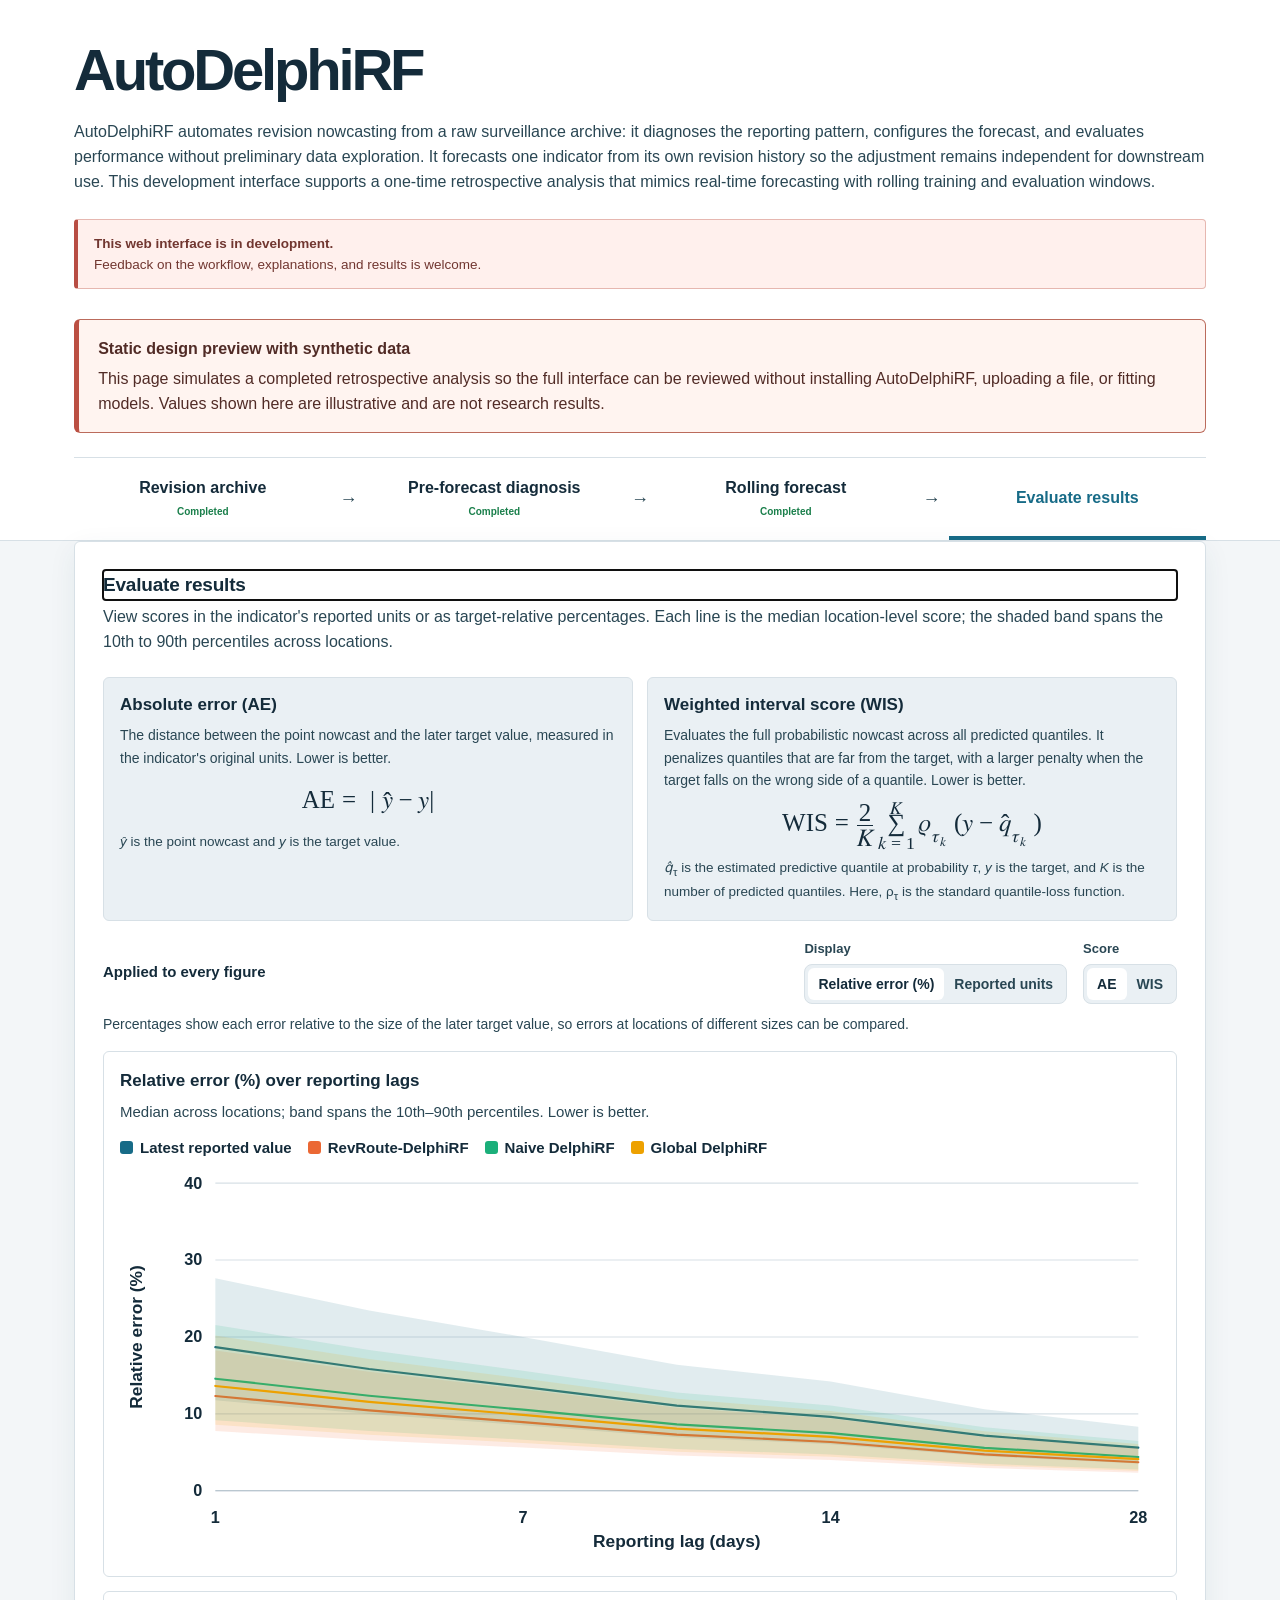
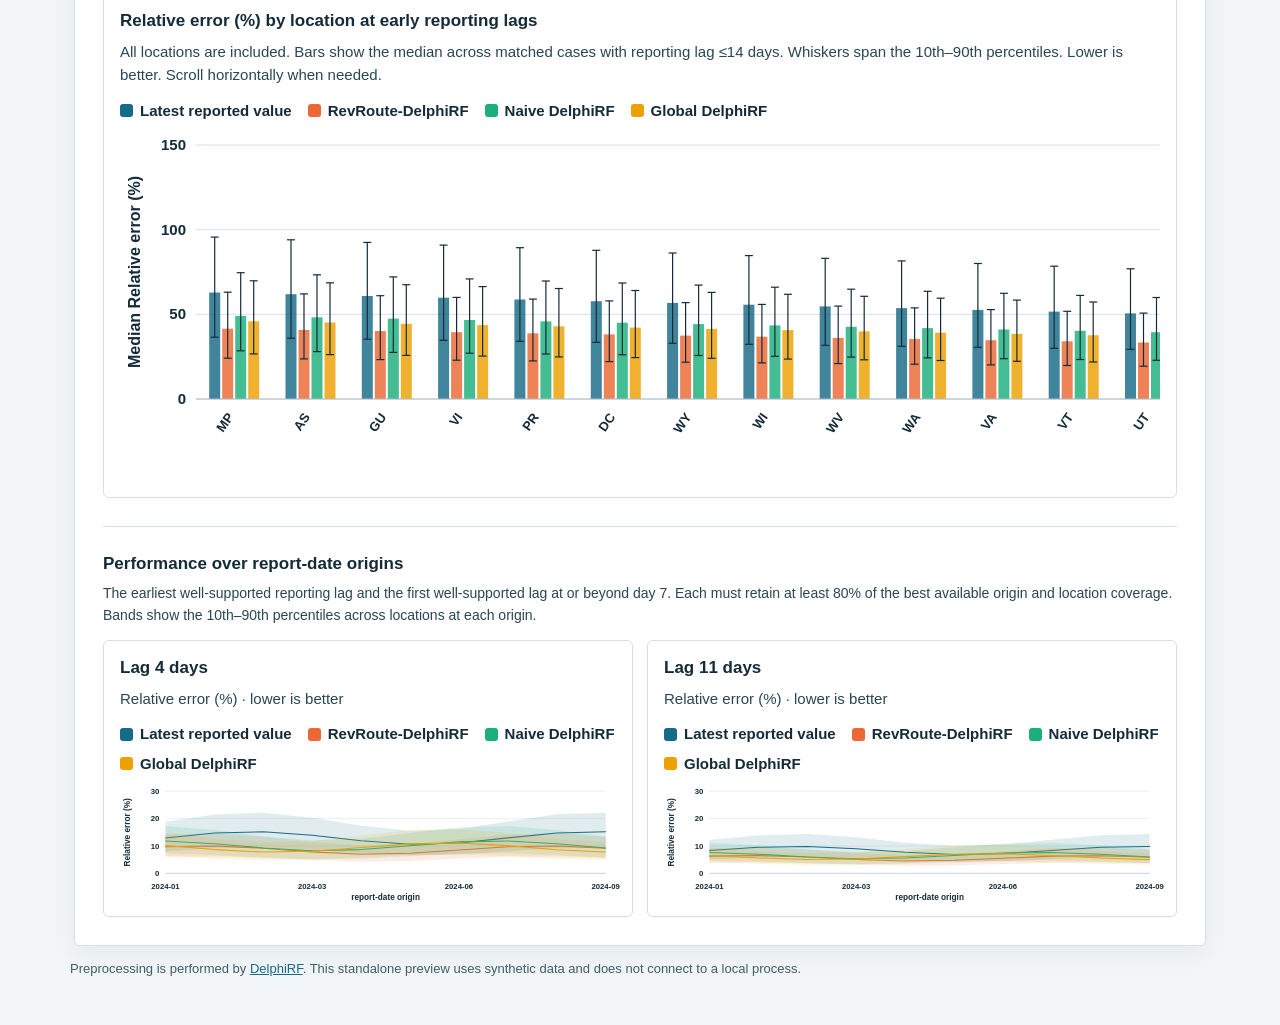
==== commit 47506e9f: "Add returning-user update workflow" ====
--- a/docs/demo.html
+++ b/docs/demo.html
@@ -388,11 +388,11 @@
 }
 .facts > div { padding: 5px 0; }
 .facts dt { position: relative; display: flex; align-items: center; gap: 5px;
-            font-size: 12px; color: var(--text-muted); text-transform: uppercase;
-            letter-spacing: .04em; }
+            font-size: 13px; color: var(--text-muted); }
 .facts dd { margin: 1px 0 0; font-size: 15px; font-variant-numeric: tabular-nums; }
 #diagnosis-facts { grid-template-columns: repeat(3, minmax(0, 1fr)); }
 .term-help { position: relative; display: inline-block; text-transform: none; letter-spacing: 0; }
+.field-term { display: inline-flex; align-items: center; gap: 5px; }
 .term-help summary {
   display: grid; place-items: center;
   width: 17px; height: 17px; padding: 0;
@@ -868,6 +868,10 @@
   margin: 0 0 16px;
 }
 .evaluation-toolbar-label { color: var(--text-primary); font-size: 15px; font-weight: 650; }
+.evaluation-controls { display: flex; align-items: end; justify-content: flex-end; gap: 16px; flex-wrap: wrap; }
+.evaluation-choice { display: grid; gap: 5px; }
+.evaluation-choice > span { color: var(--text-secondary); font-size: 13px; font-weight: 600; }
+.evaluation-scale-note { margin: -7px 0 16px; color: var(--text-secondary); font-size: 14px; }
 .metric-switch {
   display: inline-flex;
   flex: none;
@@ -899,6 +903,7 @@
   .early-lag-grid { grid-template-columns: 1fr; }
   .early-lag-heading { align-items: stretch; flex-direction: column; }
   .evaluation-toolbar { align-items: flex-start; flex-direction: column; }
+  .evaluation-controls { align-items: flex-start; justify-content: flex-start; }
   .score-definitions, .lag-definitions { grid-template-columns: 1fr; }
 }
 
@@ -1216,9 +1221,9 @@
   <div class="wizard-page" data-wizard-page="3" hidden>
   <section class="card" id="card-results" hidden aria-labelledby="h-results">
     <h2 id="h-results">Evaluate results</h2>
-    <p class="section-intro">Scores are expressed in the indicator's original units.
-      Each line is the median location-level
-      score; the shaded band spans the 10th to 90th percentiles across locations.</p>
+    <p class="section-intro">View scores in the indicator's reported units or as
+      target-relative percentages. Each line is the median location-level score; the shaded
+      band spans the 10th to 90th percentiles across locations.</p>
     <div class="score-definitions" aria-label="Evaluation score definitions">
       <article>
         <h3>Absolute error (AE)</h3>
@@ -1269,12 +1274,23 @@
     </div>
     <div id="results-message"></div>
     <div class="evaluation-toolbar">
-      <span class="evaluation-toolbar-label">Score shown in every figure</span>
-      <div class="metric-switch" role="group" aria-label="Evaluation score">
-        <button type="button" class="active" data-result-metric="ae">AE</button>
-        <button type="button" data-result-metric="wis">WIS</button>
+      <span class="evaluation-toolbar-label">Applied to every figure</span>
+      <div class="evaluation-controls">
+        <div class="evaluation-choice"><span>Display</span>
+          <div class="metric-switch" role="group" aria-label="Evaluation display">
+            <button type="button" class="active" data-result-scale="percent">Relative error (%)</button>
+            <button type="button" data-result-scale="reported">Reported units</button>
+          </div>
+        </div>
+        <div class="evaluation-choice"><span>Score</span>
+          <div class="metric-switch" role="group" aria-label="Evaluation score">
+            <button type="button" class="active" data-result-metric="ae">AE</button>
+            <button type="button" data-result-metric="wis">WIS</button>
+          </div>
+        </div>
       </div>
     </div>
+    <p class="evaluation-scale-note" id="evaluation-scale-note">Percentages show each error relative to the size of the later target value, so errors at locations of different sizes can be compared.</p>
     <div class="lag-score-grid" id="lag-score-grid" hidden>
       <figure class="result-figure">
         <figcaption><span class="fig-title" id="lag-score-title">AE over reporting lags</span>
@@ -1388,23 +1404,25 @@
   const web_metrics_by_location = [];
   const web_metrics_by_origin_lag = [];
 
-  ['ae', 'wis'].forEach((metric) => {
-    const metricFactor = metric === 'wis' ? 1.34 : 1;
+  ['ae', 'wis', 'ae_pct', 'wis_pct'].forEach((metric) => {
+    const isPercent = metric.endsWith('_pct');
+    const metricFactor = metric.startsWith('wis') ? 1.34 : 1;
+    const scaleFactor = isPercent ? 0.38 : 1;
     methods.forEach((method, methodIndex) => {
       lags.forEach((lag) => {
-        const value = metricFactor * methodFactor[method] * (44 * Math.exp(-lag / 15) + 8);
+        const value = scaleFactor * metricFactor * methodFactor[method] * (44 * Math.exp(-lag / 15) + 8);
         web_metrics_by_lag.push({metric, method, lag, n_locations: locations.length,
           median: value, q10: value * 0.63, q90: value * 1.48});
       });
       locations.forEach((geo_value, locationIndex) => {
-        const value = metricFactor * methodFactor[method] * (17 + locationIndex * 2.7);
+        const value = scaleFactor * metricFactor * methodFactor[method] * (17 + locationIndex * 2.7);
         web_metrics_by_location.push({metric, method, geo_value, n: 180 + locationIndex * 8,
           median: value, q10: value * 0.58, q90: value * 1.52, maximum_lag: 14});
       });
       [4, 11].forEach((lag) => {
         origins.forEach((cutoff, originIndex) => {
           const seasonal = 1 + 0.18 * Math.sin((originIndex + methodIndex) * 0.9);
-          const value = metricFactor * methodFactor[method] * (lag === 4 ? 34 : 22) * seasonal;
+          const value = scaleFactor * metricFactor * methodFactor[method] * (lag === 4 ? 34 : 22) * seasonal;
           web_metrics_by_origin_lag.push({metric, method, lag, cutoff, n_locations: locations.length,
             median: value, q10: value * 0.62, q90: value * 1.46});
         });
@@ -1642,7 +1660,7 @@
       body.insertAdjacentHTML('afterend', notice('warn',
         `You can still drop an archive and see the full diagnosis. Building a prepared
          triangle needs R and DelphiRF:<br>
-         <code>Rscript -e 'remotes::install_github("cmu-delphi/DelphiRF@refactor-clean")'</code><br>
+         <code>Rscript -e 'install.packages(c("remotes","jsonlite","data.table","arrow")); remotes::install_github("cmu-delphi/DelphiRF@refactor-clean", dependencies=TRUE)'</code><br>
          then reload this page.`));
     }
     if (report.build) {
@@ -1762,10 +1780,14 @@
 
 function buildColumnForm(guesses) {
   $('column-form').innerHTML = [
-    columnSelect('col-reference', 'Reference date <span class="hint">when it happened</span>',
-                 guesses.reference),
-    columnSelect('col-report', 'Report date <span class="hint">when it was published</span>',
-                 guesses.report),
+    columnSelect('col-reference', `<span class="field-term">Reference date${termHelp(
+                   'Reference date',
+                   'When it happened: the date of the event or surveillance period the value measures.'
+                 )}</span>`, guesses.reference),
+    columnSelect('col-report', `<span class="field-term">Report date${termHelp(
+                   'Report date',
+                   'When it was published: the date this version of the value was released or updated.'
+                 )}</span>`, guesses.report),
     columnSelect('col-value', 'Value', guesses.value),
     columnSelect('col-geo', 'Location', guesses.geo, {allowNone: true}),
   ].join('');
@@ -1848,11 +1870,16 @@
 
 /* --- 4. diagnosis and the target-lag question ------------------------- */
 
-function fact(term, value, explanation = '') {
-  const help = explanation ? `<details class="term-help">
+// A "?" button that reveals a one-sentence explanation of a term.
+function termHelp(term, explanation) {
+  return `<details class="term-help">
     <summary aria-label="Explain ${escapeHtml(term)}">?</summary>
     <span>${escapeHtml(explanation)}</span>
-  </details>` : '';
+  </details>`;
+}
+
+function fact(term, value, explanation = '') {
+  const help = explanation ? termHelp(term, explanation) : '';
   return `<div><dt>${term}${help}</dt><dd>${value}</dd></div>`;
 }
 
@@ -2040,8 +2067,8 @@
   const initial = points.find((point) => point.lag === Number(range.lower)) || points[0];
 
   const width = 680;
-  const height = 318;
-  const pad = {top: 44, right: 22, bottom: 48, left: 76};
+  const height = 334;
+  const pad = {top: 44, right: 22, bottom: 64, left: 76};
   const plotWidth = width - pad.left - pad.right;
   const plotHeight = height - pad.top - pad.bottom;
   const minLag = 0;
@@ -2102,7 +2129,7 @@
           class="completion-axis-label">${(tick * 100).toFixed(0)}%</text>`).join('');
   const xTicks = [0, 60, 120, 180, 240, 300, 365];
   const xLabels = xTicks.map((lag) => `
-    <text x="${x(lag).toFixed(1)}" y="${height - 23}" text-anchor="middle"
+    <text x="${x(lag).toFixed(1)}" y="${bottom + 25}" text-anchor="middle"
           class="completion-axis-label">${lag}</text>`).join('');
   const toleranceLines = [0.01, 0.10].filter((value) => value <= maxError).map((value) => `
     <line x1="${pad.left}" x2="${width - pad.right}" y1="${y(value).toFixed(1)}"
@@ -2131,7 +2158,7 @@
         <line x1="${pad.left}" x2="${width - pad.right}" y1="${bottom}" y2="${bottom}"
               class="completion-axis"/>
         ${xLabels}
-        <text x="${pad.left + plotWidth / 2}" y="${height - 2}" text-anchor="middle"
+        <text x="${pad.left + plotWidth / 2}" y="${bottom + 50}" text-anchor="middle"
               class="completion-axis-title">Target lag (days after reference date)</text>
         <text x="18" y="${pad.top + plotHeight / 2}" text-anchor="middle"
               transform="rotate(-90 18 ${pad.top + plotHeight / 2})"
@@ -2570,6 +2597,7 @@
 
 const SERIES_SLOTS = 8;
 let resultTimeMetric = 'ae';
+let resultDisplayScale = 'percent';
 let resultLagRows = [];
 let resultLocationRows = [];
 let resultOriginRows = [];
@@ -2577,6 +2605,28 @@
 function metricRows(rows, metric) {
   return rows.filter((row) => row.metric === metric
     && Number.isFinite(row.median) && Number.isFinite(row.q10) && Number.isFinite(row.q90));
+}
+
+function activeResultMetric() {
+  return resultDisplayScale === 'percent' ? `${resultTimeMetric}_pct` : resultTimeMetric;
+}
+
+function resultMetricLabel() {
+  if (resultDisplayScale === 'percent') {
+    return resultTimeMetric === 'wis' ? 'Relative WIS (%)' : 'Relative error (%)';
+  }
+  return resultTimeMetric === 'wis' ? 'WIS' : 'AE';
+}
+
+function scaleMetricNames() {
+  return resultDisplayScale === 'percent' ? ['ae_pct', 'wis_pct'] : ['ae', 'wis'];
+}
+
+function sharedMetricAxis(rows) {
+  const names = new Set(scaleMetricNames());
+  const values = rows.filter((row) => names.has(row.metric)).flatMap((row) =>
+    [Number(row.q90), Number(row.median)]).filter(Number.isFinite);
+  return niceAxis(Math.max(...values, 0) || 1);
 }
 
 function renderLagEvaluation(rows) {
@@ -2625,59 +2675,72 @@
       drawEarlyLagCharts();
     };
   });
+  document.querySelectorAll('[data-result-scale]').forEach((button) => {
+    button.onclick = () => {
+      resultDisplayScale = button.dataset.resultScale;
+      document.querySelectorAll('[data-result-scale]').forEach((candidate) =>
+        candidate.classList.toggle('active', candidate.dataset.resultScale === resultDisplayScale));
+      $('evaluation-scale-note').textContent = resultDisplayScale === 'percent'
+        ? 'Percentages show each error relative to the size of the later target value, so errors at locations of different sizes can be compared.'
+        : "Scores use the indicator's original reported units.";
+      drawLagEvaluation();
+      drawLocationEvaluation();
+      drawEarlyLagCharts();
+    };
+  });
 }
 
 function drawLocationEvaluation() {
   const container = $('location-score-chart');
   if (!container) return;
-  const isWis = resultTimeMetric === 'wis';
-  $('location-score-title').textContent =
-    `${isWis ? 'WIS' : 'AE'} by location at early reporting lags`;
-  const rows = resultLocationRows.filter((row) => row.metric === resultTimeMetric);
+  const label = resultMetricLabel();
+  $('location-score-title').textContent = `${label} by location at early reporting lags`;
+  const rows = resultLocationRows.filter((row) => row.metric === activeResultMetric());
   if (!rows.length) {
-    container.innerHTML = `<p class="hint empty-chart">No ${isWis ? 'WIS' : 'AE'} location summary is available. Re-run post-assessment with the current version to create it.</p>`;
+    container.innerHTML = `<p class="hint empty-chart">No ${label} location summary is available. Re-run post-assessment with the current version to create it.</p>`;
     return;
   }
+  const sharedYAxis = sharedMetricAxis(resultLocationRows);
   drawLocationBarChart('location-score-chart', rows, {
-    yLabel: isWis ? 'Median WIS' : 'Median AE',
+    yLabel: `Median ${label}`, yMax: sharedYAxis.maximum, yTicks: sharedYAxis.ticks,
   });
 }
 
 function drawLagEvaluation() {
   if (!resultLagRows.length) return;
-  const isWis = resultTimeMetric === 'wis';
-  $('lag-score-title').textContent = `${isWis ? 'WIS' : 'AE'} over reporting lags`;
-  drawQuantileBandChart('lag-score-chart', metricRows(resultLagRows, resultTimeMetric), {
+  const label = resultMetricLabel();
+  const sharedYAxis = sharedMetricAxis(resultLagRows);
+  $('lag-score-title').textContent = `${label} over reporting lags`;
+  drawQuantileBandChart('lag-score-chart', metricRows(resultLagRows, activeResultMetric()), {
     xField: 'lag', xLabel: 'Reporting lag (days)',
-    yLabel: isWis ? 'WIS' : 'AE', xKind: 'number',
+    yLabel: label, xKind: 'number', yMax: sharedYAxis.maximum, yTicks: sharedYAxis.ticks,
   });
 }
 
 function drawEarlyLagCharts() {
   const container = $('early-lag-grid');
   if (!container || !resultOriginRows.length) return;
-  const eligible = metricRows(resultOriginRows, resultTimeMetric);
+  const eligible = metricRows(resultOriginRows, activeResultMetric());
   if (!eligible.length) {
-    container.innerHTML = `<p class="hint">WIS is unavailable because the selected methods did not issue predictive distributions.</p>`;
+    container.innerHTML = `<p class="hint">${resultMetricLabel()} is unavailable for the selected methods.</p>`;
     return;
   }
   const allLags = [...new Set(eligible.map((row) => Number(row.lag)))]
     .filter(Number.isFinite).sort((a, b) => a - b).slice(0, 2);
   const selectedRows = eligible.filter((row) => allLags.includes(Number(row.lag)));
-  const observedMaximum = Math.max(...selectedRows.flatMap((row) =>
-    [Number(row.q90), Number(row.median)]), 0) || 1;
-  const sharedYAxis = niceAxis(observedMaximum);
+  const axisRows = resultOriginRows.filter((row) => allLags.includes(Number(row.lag)));
+  const sharedYAxis = sharedMetricAxis(axisRows);
   const sharedXKeys = [...new Set(selectedRows.map((row) => row.cutoff))].sort();
   container.innerHTML = allLags.map((lag, index) => `
     <figure class="result-figure early-lag-figure">
       <figcaption><span class="fig-title">Lag ${escapeHtml(String(lag))} days</span>
-        <span class="fig-sub">${resultTimeMetric === 'wis' ? 'WIS' : 'AE'} · lower is better</span></figcaption>
+        <span class="fig-sub">${resultMetricLabel()} · lower is better</span></figcaption>
       <div class="result-chart" id="early-lag-chart-${index}"></div>
     </figure>`).join('');
   allLags.forEach((lag, index) => drawQuantileBandChart(
     `early-lag-chart-${index}`, eligible.filter((row) => Number(row.lag) === lag), {
       xField: 'cutoff', xLabel: 'report-date origin',
-      yLabel: resultTimeMetric === 'wis' ? 'WIS' : 'AE', xKind: 'date',
+      yLabel: resultMetricLabel(), xKind: 'date',
       compact: true, yMax: sharedYAxis.maximum, yTicks: sharedYAxis.ticks,
       xKeys: sharedXKeys,
     }));
@@ -2712,7 +2775,9 @@
     - (nullMedians.get(a) ?? locationMedians.get(a)) || a.localeCompare(b));
 
   const observedMaximum = Math.max(...rows.map((row) => Number(row.q90)), 0) || 1;
-  const yAxis = niceAxis(observedMaximum);
+  const yAxis = Number.isFinite(options.yMax)
+    ? {maximum: options.yMax, ticks: options.yTicks || niceAxis(options.yMax).ticks}
+    : niceAxis(observedMaximum);
   const width = Math.max(720, locations.length * Math.max(50, methods.length * 15 + 18));
   const height = 350;
   const pad = {top: 14, right: 18, bottom: 82, left: 76};
@@ -2783,8 +2848,8 @@
     return;
   }
   const width = 960;
-  const height = options.compact ? 225 : 350;
-  const pad = {top: 14, right: 20, bottom: 52, left: 88};
+  const height = options.compact ? 237 : 362;
+  const pad = {top: 14, right: 20, bottom: 64, left: 88};
   const plotWidth = width - pad.left - pad.right;
   const plotHeight = height - pad.top - pad.bottom;
   const keys = options.xKeys || [...new Set(rows.map((row) => row[options.xField]))]
@@ -2826,7 +2891,7 @@
     .map((index) => {
       const raw = String(keys[index]);
       const label = options.xKind === 'date' ? raw.slice(0, 7) : raw;
-      return `<text x="${x(keys[index]).toFixed(1)}" y="${height - 22}" text-anchor="middle"
+      return `<text x="${x(keys[index]).toFixed(1)}" y="${pad.top + plotHeight + 30}" text-anchor="middle"
         font-size="15" font-weight="550" fill="var(--text-primary)">${escapeHtml(label)}</text>`;
     }).join('');
   const legend = series.map((entry) => `<li><span class="swatch" style="background:${entry.color}"></span>
@@ -2837,7 +2902,7 @@
       <line x1="${pad.left}" x2="${width - pad.right}" y1="${pad.top + plotHeight}"
         y2="${pad.top + plotHeight}" stroke="var(--border-strong)"/>
       ${xLabels}
-      <text x="${pad.left + plotWidth / 2}" y="${height - 2}" text-anchor="middle"
+      <text x="${pad.left + plotWidth / 2}" y="${pad.top + plotHeight + 52}" text-anchor="middle"
         font-size="16" font-weight="600" fill="var(--text-primary)">${escapeHtml(options.xLabel)}</text>
       <text x="20" y="${pad.top + plotHeight / 2}" text-anchor="middle"
         transform="rotate(-90 20 ${pad.top + plotHeight / 2})"
